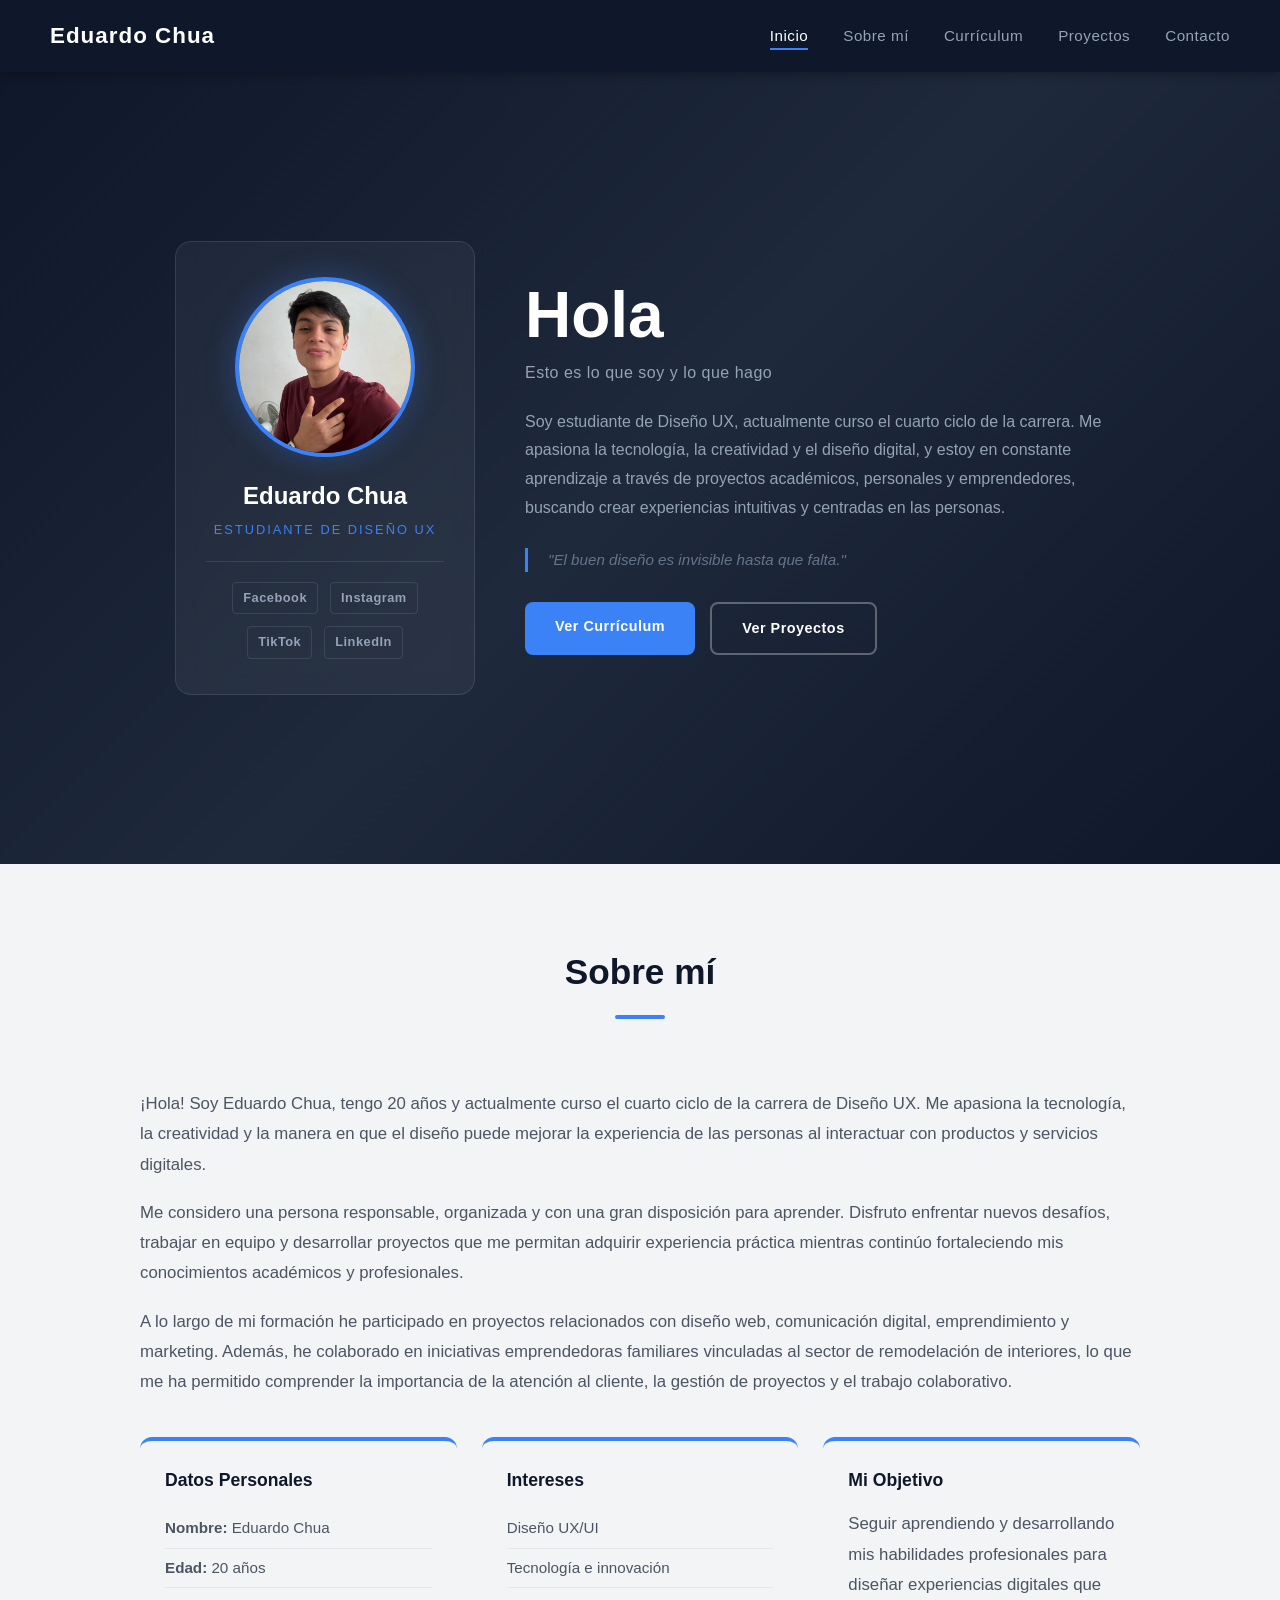
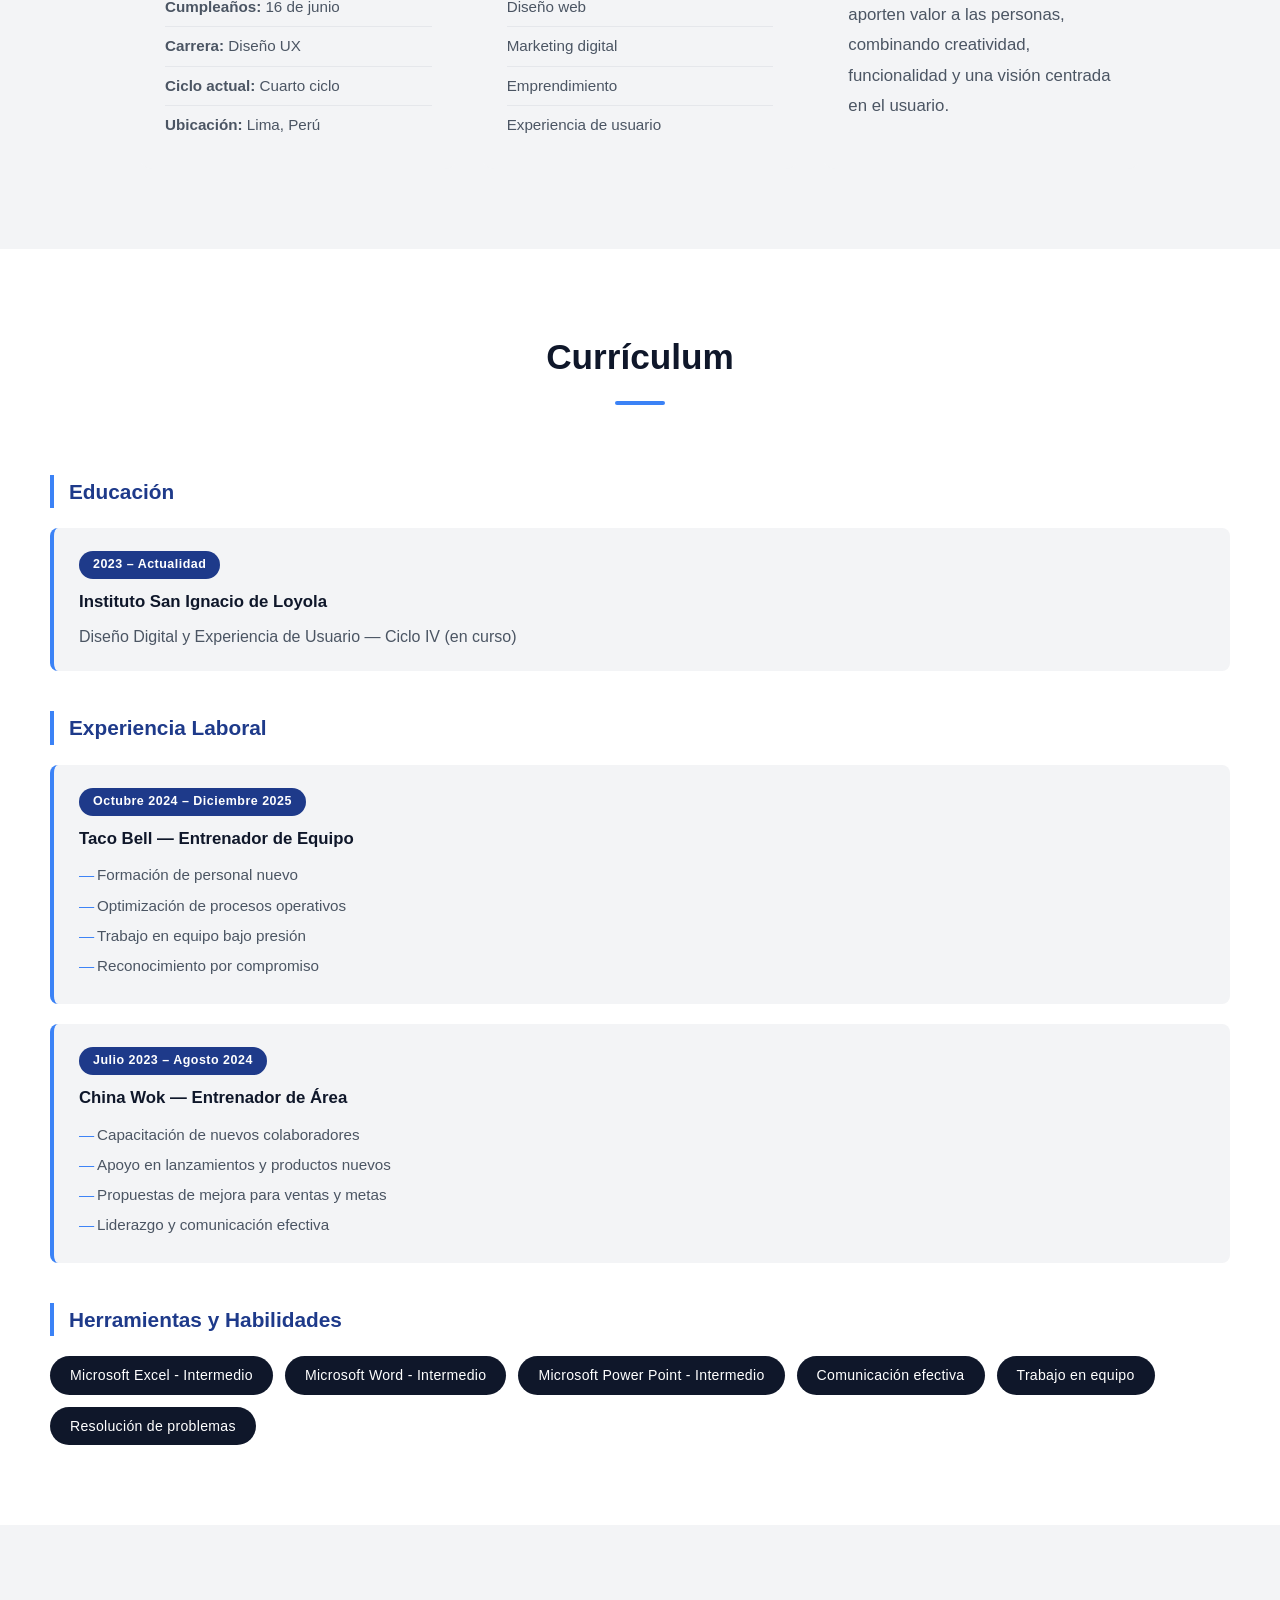
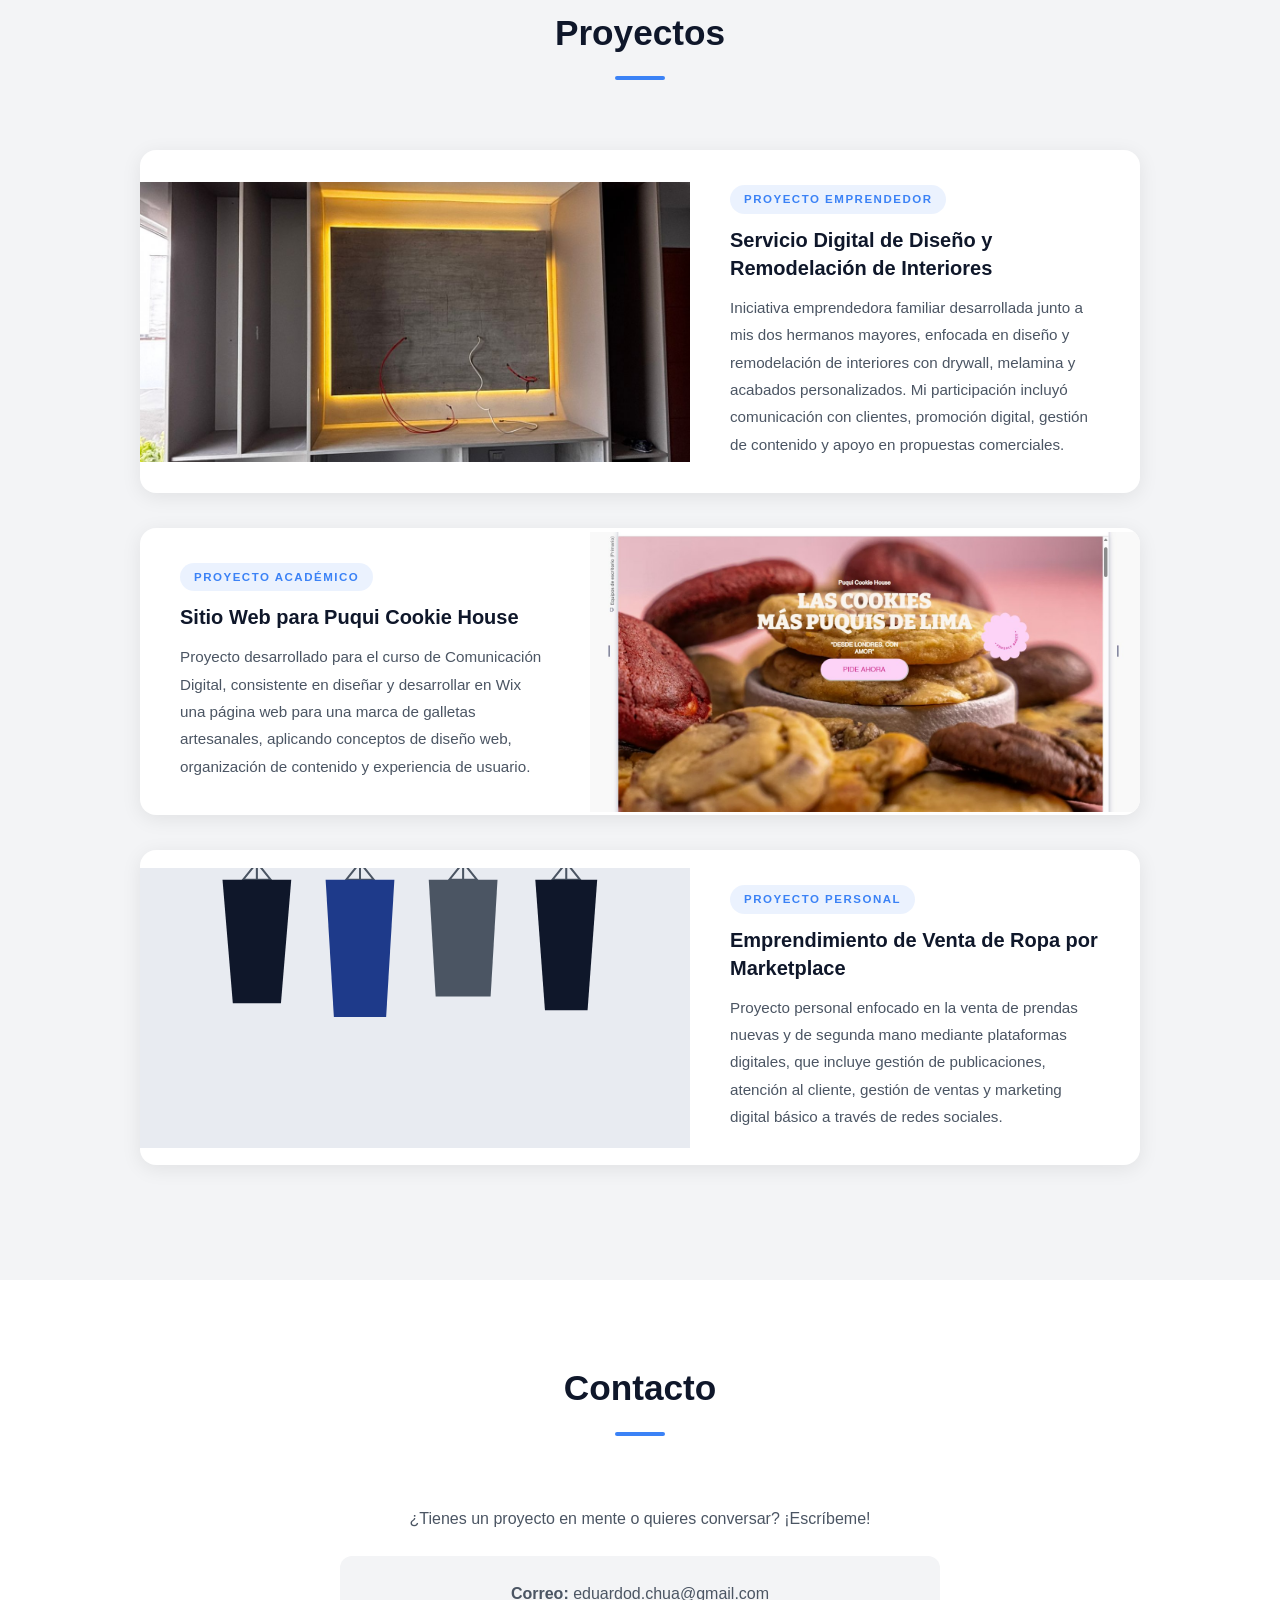
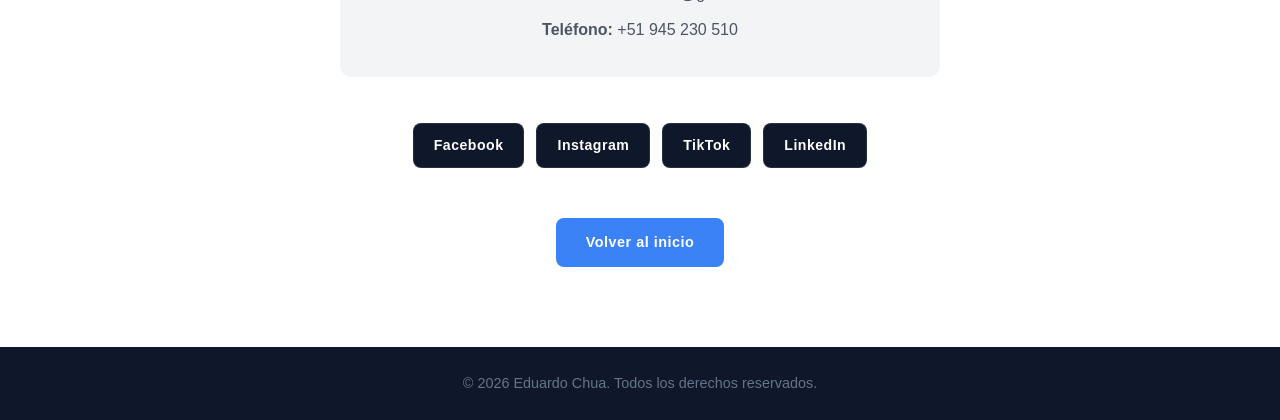
==== index.html @ b0b81eed "PA4 - Portafolio Eduardo Chua" ====
<!DOCTYPE html>
<html lang="es">
<head>
  <meta charset="UTF-8">
  <meta name="viewport" content="width=device-width, initial-scale=1.0">
  <title>Eduardo Chua | Portafolio</title>
  <link rel="stylesheet" href="css/style.css">
</head>
<body>
  <header>
    <div class="logo">Eduardo Chua</div>
    <nav>
      <ul class="navbar">
        <li><a href="index.html" class="active">Inicio</a></li>
        <li><a href="pages/sobre-mi.html">Sobre mí</a></li>
        <li><a href="pages/curriculum.html">Currículum</a></li>
        <li><a href="#proyectos">Proyectos</a></li>
        <li><a href="#contacto">Contacto</a></li>
      </ul>
    </nav>
  </header>

  <main>
    <section id="inicio" class="hero">
      <div class="hero-card">
        <img src="img/foto.jpg" alt="Eduardo Chua" class="profile-photo">
        <h2 class="profile-name">Eduardo Chua</h2>
        <p class="profile-role">ESTUDIANTE DE DISEÑO UX</p>
        <div class="social-icons">
          <a href="https://www.facebook.com/" target="_blank">Facebook</a>
          <a href="https://www.instagram.com/" target="_blank">Instagram</a>
          <a href="https://www.tiktok.com/@md.construcciones2" target="_blank">TikTok</a>
          <a href="https://www.linkedin.com/in/eduardo-chua-13b8753a2/" target="_blank">LinkedIn</a>
        </div>
      </div>

      <div class="hero-content">
        <h1>Hola</h1>
        <p class="subtitle">Esto es lo que soy y lo que hago</p>
        <p>
          Soy estudiante de Diseño UX, actualmente curso el cuarto ciclo de la carrera.
          Me apasiona la tecnología, la creatividad y el diseño digital, y estoy en
          constante aprendizaje a través de proyectos académicos, personales y
          emprendedores, buscando crear experiencias intuitivas y centradas en las
          personas.
        </p>
        <blockquote>
          "El buen diseño es invisible hasta que falta."
        </blockquote>
        <div class="hero-buttons">
          <a href="#curriculum" class="btn btn-primary">Ver Currículum</a>
          <a href="#proyectos" class="btn btn-secondary">Ver Proyectos</a>
        </div>
      </div>
    </section>

    <section id="sobre-mi" class="section">
      <h2 class="section-title">Sobre mí</h2>
      <div class="about-content">
        <p>
          ¡Hola! Soy Eduardo Chua, tengo 20 años y actualmente curso el cuarto
          ciclo de la carrera de Diseño UX. Me apasiona la tecnología, la
          creatividad y la manera en que el diseño puede mejorar la
          experiencia de las personas al interactuar con productos y
          servicios digitales.
        </p>
        <p>
          Me considero una persona responsable, organizada y con una gran
          disposición para aprender. Disfruto enfrentar nuevos desafíos,
          trabajar en equipo y desarrollar proyectos que me permitan adquirir
          experiencia práctica mientras continúo fortaleciendo mis
          conocimientos académicos y profesionales.
        </p>
        <p>
          A lo largo de mi formación he participado en proyectos relacionados
          con diseño web, comunicación digital, emprendimiento y marketing.
          Además, he colaborado en iniciativas emprendedoras familiares
          vinculadas al sector de remodelación de interiores, lo que me ha
          permitido comprender la importancia de la atención al cliente, la
          gestión de proyectos y el trabajo colaborativo.
        </p>

        <div class="info-grid">
          <div class="info-card">
            <h3>Datos Personales</h3>
            <ul>
              <li><strong>Nombre:</strong> Eduardo Chua</li>
              <li><strong>Edad:</strong> 20 años</li>
              <li><strong>Cumpleaños:</strong> 16 de junio</li>
              <li><strong>Carrera:</strong> Diseño UX</li>
              <li><strong>Ciclo actual:</strong> Cuarto ciclo</li>
              <li><strong>Ubicación:</strong> Lima, Perú</li>
            </ul>
          </div>
          <div class="info-card">
            <h3>Intereses</h3>
            <ul>
              <li>Diseño UX/UI</li>
              <li>Tecnología e innovación</li>
              <li>Diseño web</li>
              <li>Marketing digital</li>
              <li>Emprendimiento</li>
              <li>Experiencia de usuario</li>
            </ul>
          </div>
          <div class="info-card">
            <h3>Mi Objetivo</h3>
            <p>
              Seguir aprendiendo y desarrollando mis habilidades profesionales
              para diseñar experiencias digitales que aporten valor a las
              personas, combinando creatividad, funcionalidad y una visión
              centrada en el usuario.
            </p>
          </div>
        </div>
      </div>
    </section>

    <section id="curriculum" class="section section-alt">
      <h2 class="section-title">Currículum</h2>

      <h3 class="subsection-title">Educación</h3>
      <div class="timeline">
        <div class="timeline-item">
          <span class="timeline-date">2023 – Actualidad</span>
          <h4>Instituto San Ignacio de Loyola</h4>
          <p>Diseño Digital y Experiencia de Usuario — Ciclo IV (en curso)</p>
        </div>
      </div>

      <h3 class="subsection-title">Experiencia Laboral</h3>
      <div class="timeline">
        <div class="timeline-item">
          <span class="timeline-date">Octubre 2024 – Diciembre 2025</span>
          <h4>Taco Bell — Entrenador de Equipo</h4>
          <ul>
            <li>Formación de personal nuevo</li>
            <li>Optimización de procesos operativos</li>
            <li>Trabajo en equipo bajo presión</li>
            <li>Reconocimiento por compromiso</li>
          </ul>
        </div>
        <div class="timeline-item">
          <span class="timeline-date">Julio 2023 – Agosto 2024</span>
          <h4>China Wok — Entrenador de Área</h4>
          <ul>
            <li>Capacitación de nuevos colaboradores</li>
            <li>Apoyo en lanzamientos y productos nuevos</li>
            <li>Propuestas de mejora para ventas y metas</li>
            <li>Liderazgo y comunicación efectiva</li>
          </ul>
        </div>
      </div>

      <h3 class="subsection-title">Herramientas y Habilidades</h3>
      <div class="skills-grid">
        <span class="skill-tag">Microsoft Excel - Intermedio</span>
        <span class="skill-tag">Microsoft Word - Intermedio</span>
        <span class="skill-tag">Microsoft Power Point - Intermedio</span>
        <span class="skill-tag">Comunicación efectiva</span>
        <span class="skill-tag">Trabajo en equipo</span>
        <span class="skill-tag">Resolución de problemas</span>
      </div>
    </section>

    <section id="proyectos" class="section">
      <h2 class="section-title">Proyectos</h2>

      <div class="project-card">
        <div class="project-image">
          <img src="[data-uri]" alt="Servicio de Diseño y Remodelación de Interiores">
        </div>
        <div class="project-info">
          <span class="project-tag">Proyecto emprendedor</span>
          <h3>Servicio Digital de Diseño y Remodelación de Interiores</h3>
          <p>
            Iniciativa emprendedora familiar desarrollada junto a mis dos
            hermanos mayores, enfocada en diseño y remodelación de interiores
            con drywall, melamina y acabados personalizados. Mi participación
            incluyó comunicación con clientes, promoción digital, gestión de
            contenido y apoyo en propuestas comerciales.
          </p>
        </div>
      </div>

      <div class="project-card reverse">
        <div class="project-image">
          <img src="[data-uri]" alt="Sitio Web para Puqui Cookie House">
        </div>
        <div class="project-info">
          <span class="project-tag">Proyecto académico</span>
          <h3>Sitio Web para Puqui Cookie House</h3>
          <p>
            Proyecto desarrollado para el curso de Comunicación Digital,
            consistente en diseñar y desarrollar en Wix una página web para
            una marca de galletas artesanales, aplicando conceptos de diseño
            web, organización de contenido y experiencia de usuario.
          </p>
        </div>
      </div>

      <div class="project-card">
        <div class="project-image">
          <img src="[data-uri]" alt="Emprendimiento de Venta de Ropa por Marketplace">
        </div>
        <div class="project-info">
          <span class="project-tag">Proyecto personal</span>
          <h3>Emprendimiento de Venta de Ropa por Marketplace</h3>
          <p>
            Proyecto personal enfocado en la venta de prendas nuevas y de
            segunda mano mediante plataformas digitales, que incluye gestión
            de publicaciones, atención al cliente, gestión de ventas y
            marketing digital básico a través de redes sociales.
          </p>
        </div>
      </div>
    </section>

    <section id="contacto" class="section section-alt">
      <h2 class="section-title">Contacto</h2>
      <div class="contact-content">
        <p>¿Tienes un proyecto en mente o quieres conversar? ¡Escríbeme!</p>
        <div class="contact-info">
          <p><strong>Correo:</strong> eduardod.chua@gmail.com</p>
          <p><strong>Teléfono:</strong> +51 945 230 510</p>
        </div>
        <div class="social-icons contact-socials">
          <a href="https://www.facebook.com/" target="_blank">Facebook</a>
          <a href="https://www.instagram.com/" target="_blank">Instagram</a>
          <a href="https://www.tiktok.com/@md.construcciones2" target="_blank">TikTok</a>
          <a href="https://www.linkedin.com/in/eduardo-chua-13b8753a2/" target="_blank">LinkedIn</a>
        </div>
        <a href="#inicio" class="btn btn-primary back-to-top">Volver al inicio</a>
      </div>
    </section>

  <footer>
    <p>&copy; 2026 Eduardo Chua. Todos los derechos reservados.</p>
  </footer>
</body>
</html>
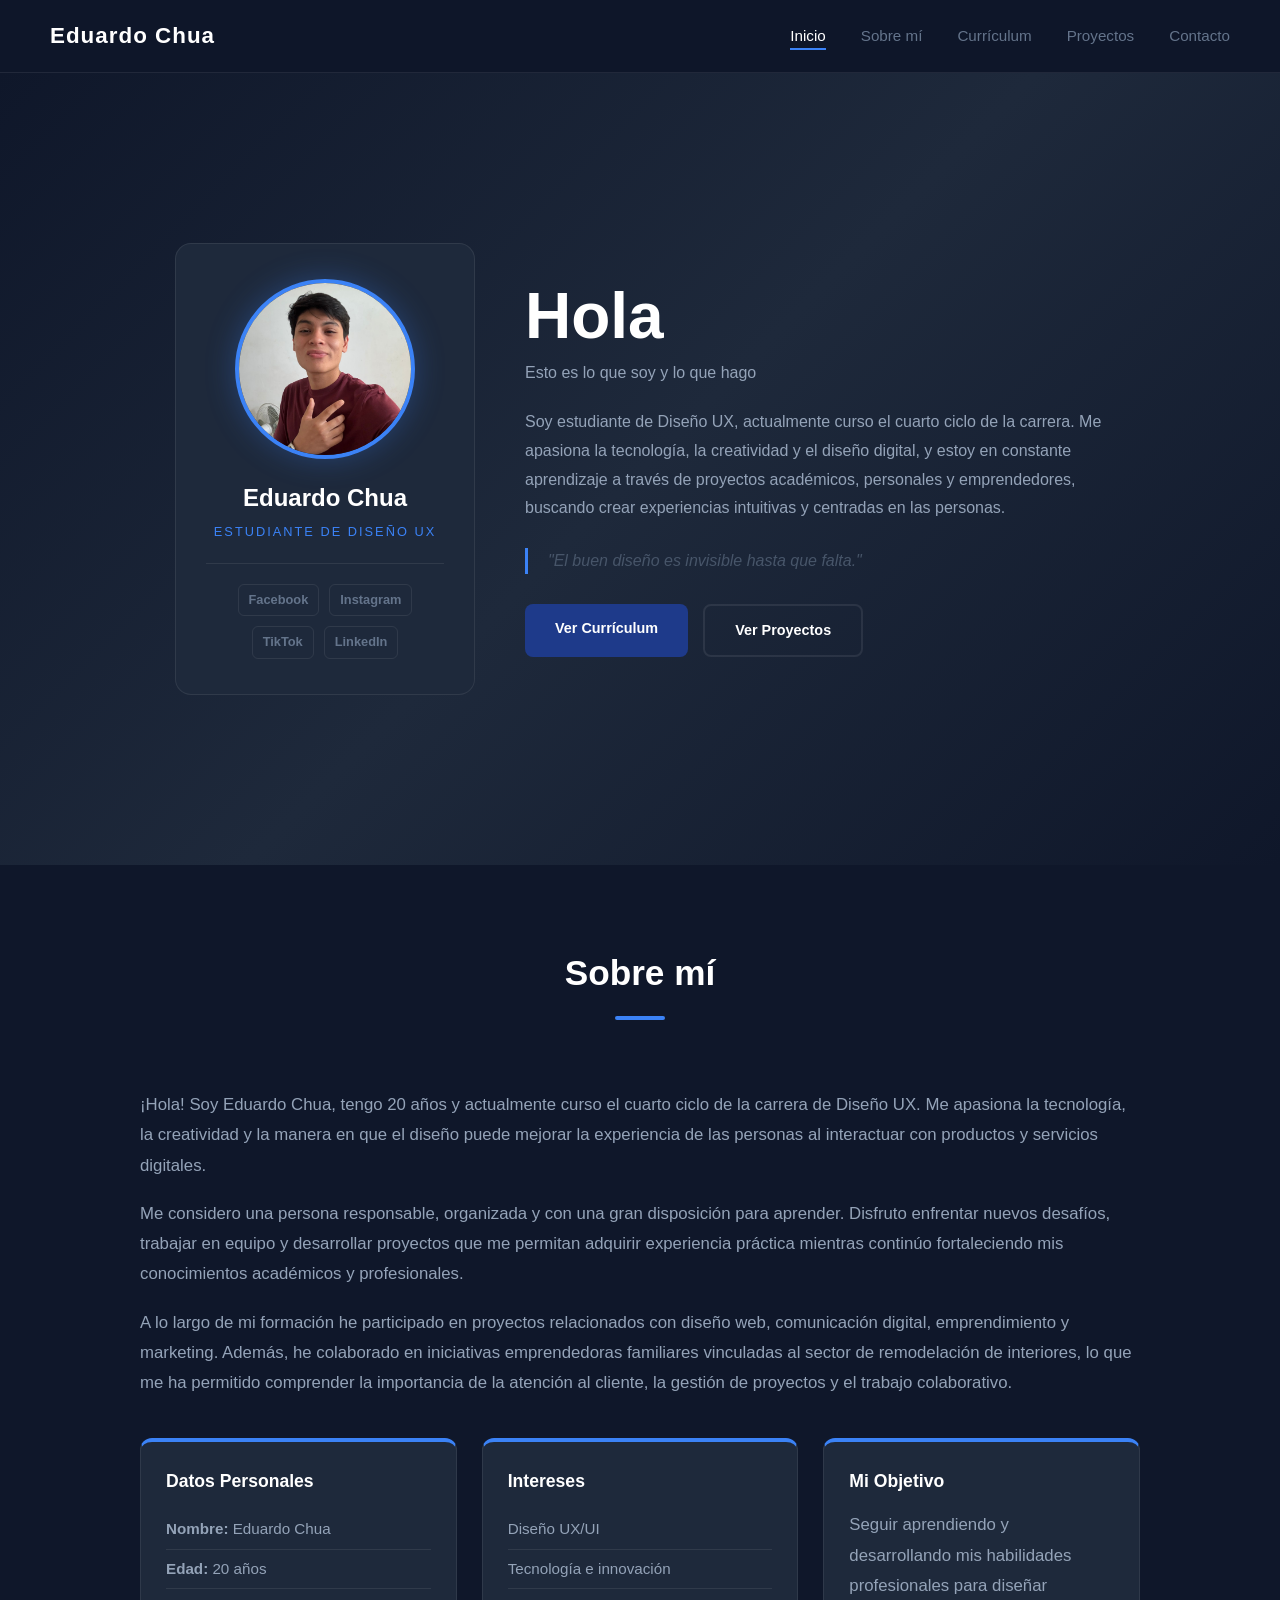
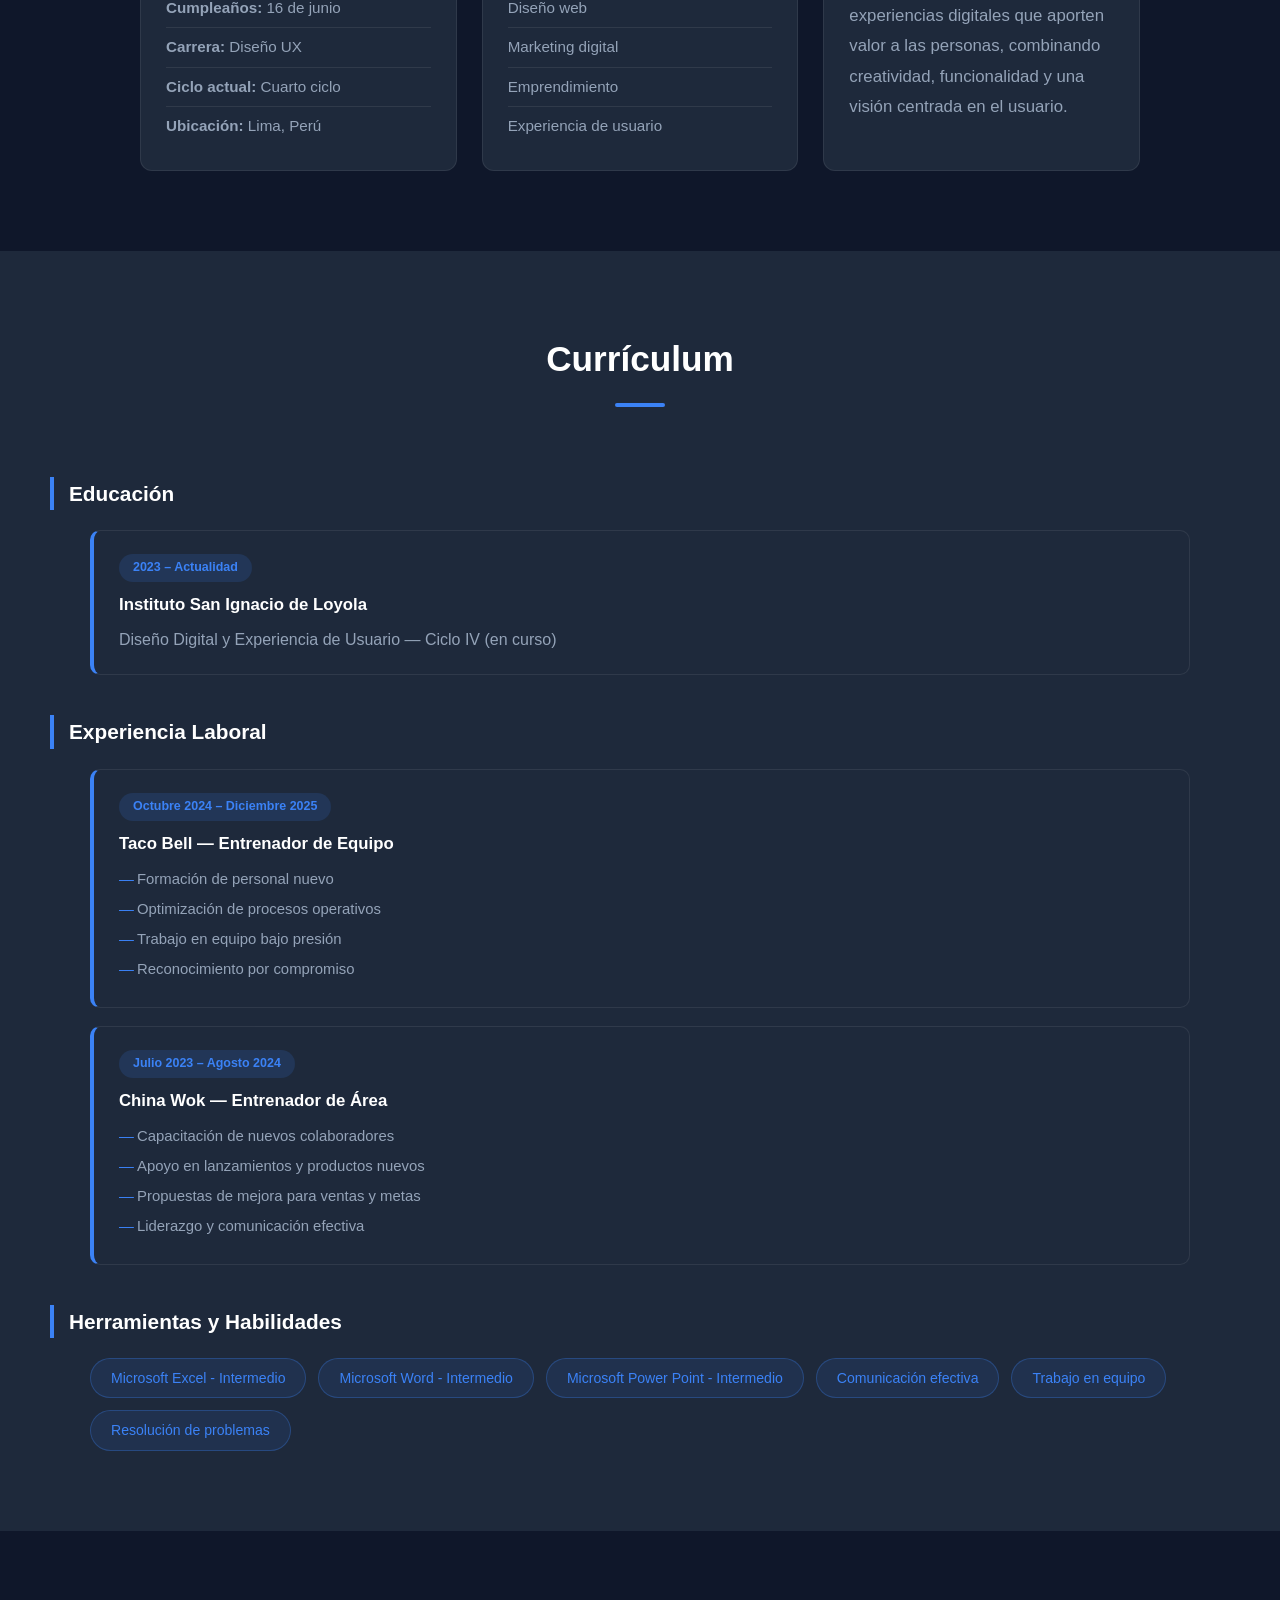
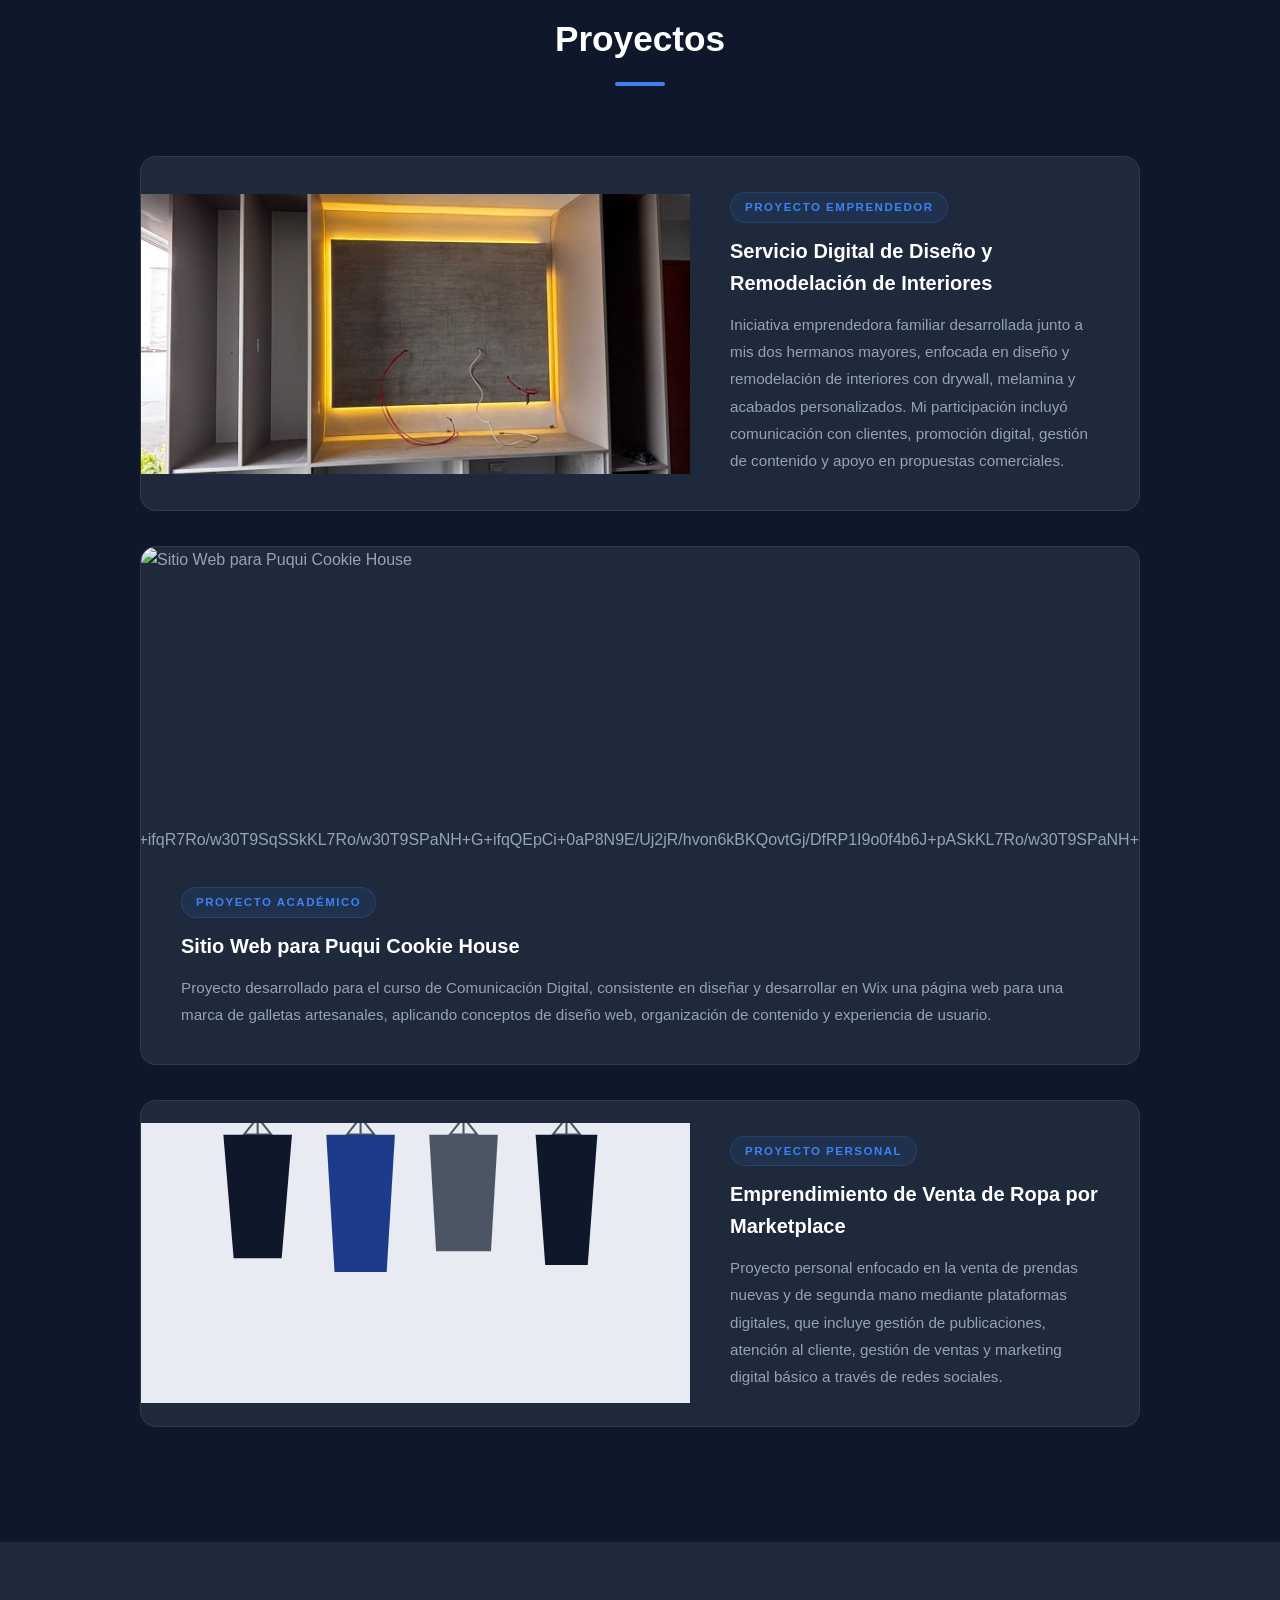
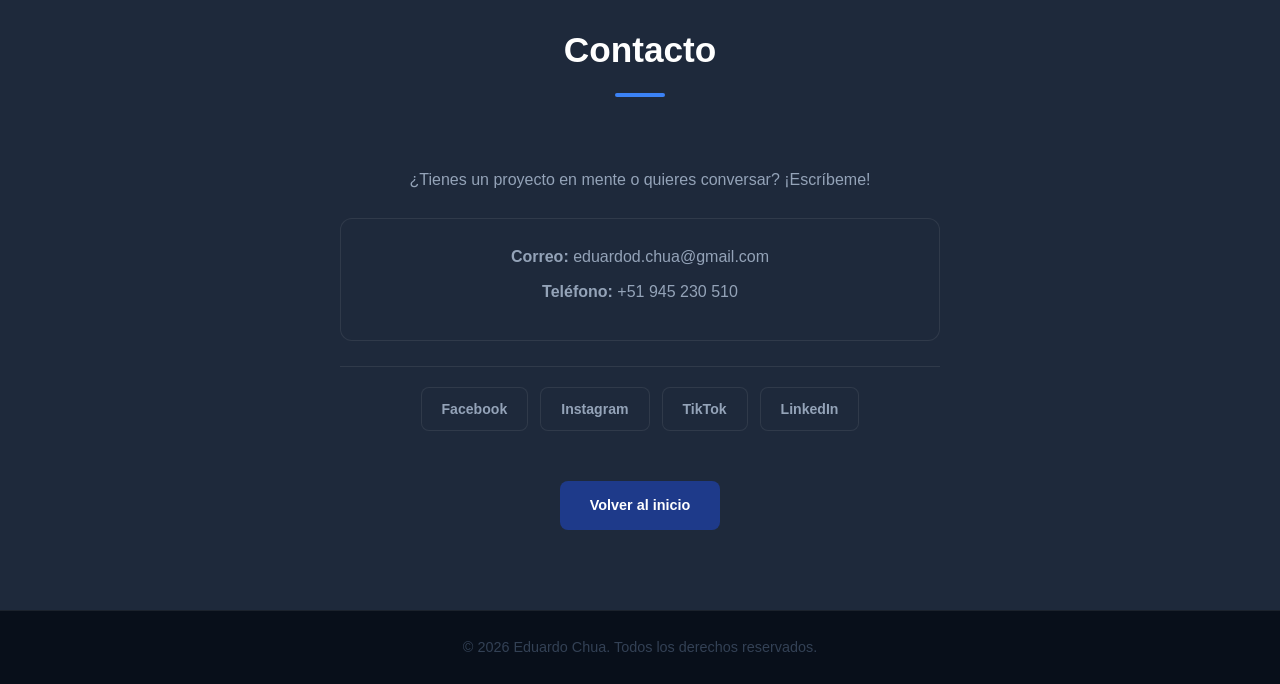
==== commit 147766c0: "Agregar imagen correcta al proyecto de ropa" ====
--- a/index.html
+++ b/index.html
@@ -185,8 +185,8 @@
 
       <div class="project-card reverse">
         <div class="project-image">
-          <img src="[data-uri]" alt="Sitio Web para Puqui Cookie House">
-        </div>
+          <img src="G+ifqQEpCi+0aP8N9E/Uj2jR/hvon6kBKQovtGj/DfRP1I9o0f4b6J+pASkKL7Ro/w30T9SPaNH+G+ifqQEpCi+0aP8N9E/Uj2jR/hvon6kBKQovtGj/DfRP1I9o0f4b6J+pASkKL7Ro/w30T9SPaNH+G+ifqQEpCi+0aP8N9E/Uj2jR/hvon6kBKQovtGj/DfRP1I9o0f4b6J+pASkKL7Ro/w30T9SPaNH+G+ifqQEpCi+0aP8N9E/Uj2jR/hvon6kBKQovtGj/DfRP1I9o0f4b6J+pASkKL7Ro/w30T9SPaNH+G+ifqQEpCi+0aP8N9E/Uj2jR/hvon6kBKQovtGj/DfRP1I9o0f4b6J+pASkKL7Ro/w30T9SPaNH+G+ifqQEpCi+0aP8N9E/Uj2jR/hvon6kBKQovtGj/DfRP1I9o0f4b6J+pASkKL7Ro/w30T9SPaNH+G+ifqQEpCi+0aP8N9E/Uj2jR/hvon6kBKQovtGj/DfRP1I9o0f4b6J+pASkKL7Ro/w30T9SPaNH+G+ifqQEpCi+0aP8N9E/Uj2jR/hvon6kBKQovtGj/DfRP1I9o0f4b6J+pASkKL7Ro/w30T9SPaNH+G+ifqQEpCi+0aP8N9E/Uj2jR/hvon6kBKQovtGj/DfRP1I9o0f4b6J+pASkKL7Ro/w30T9SPaNH+G+ifqQEpCi+0aP8N9E/Uj2jR/hvon6kBKQovtGj/DfRP1I9o0f4b6J+pASkKL7Ro/w30T9SPaNH+G+ifqQEpCi+0aP8N9E/Uj2jR/hvon6kBKQovtGj/DfRP1I9o0f4b6J+pASkKL7Ro/w30T9SPaNH+G+ifqQEpCi+0aP8N9E/Uj2jR/hvon6kBKQovtGj/DfRP1I9o0f4b6J+pASkKL7Ro/w30T9SPaNH+G+ifqQEpCi+0aP8N9E/Uj2jR/hvon6kBKQovtGj/DfRP1I9o0f4b6J+pASkKL7Ro/w30T9SPaNH+G+ifqQEpCi+0aP8N9E/Uj2jR/hvon6kBKQovtGj/DfRP1I9o0f4b6J+pASkKL7Ro/w30T9SPaNH+G+ifqQEpCi+0aP8N9E/Uj2jR/hvon6kBKQovtGj/DfRP1I9o0f4b6J+pASkKL7Ro/w30T9SPaNH+G+ifqQEpCi+0aP8N9E/Uj2jR/hvon6kBKQovtGj/DfRP1I9o0f4b6J+pASkKL7Ro/w30T9SPaNH+G+ifqQEpCi+0aP8N9E/Uj2jR/hvon6kBKQovtGj/DfRP1I9o0f4b6J+pASkKL7Ro/w30T9SPaNH+G+ifqQEpCi+0aP8N9E/Uj2jR/hvon6kBKQovtGj/DfRP1I9o0f4b6J+pASkKL7Ro/w30T9SPaNH+G+ifqQEpCi+0aP8N9E/Uj2jR/hvon6kBKQovtGj/DfRP1I9o0f4b6J+pASkKL7Ro/w30T9SPaNH+G+ifqQEpCi+0aP8N9E/Uj2jR/hvon6kBKQovtGj/DfRP1I9o0f4b6J+pASkKL7Ro/w30T9SPaNH+G+ifqQEpCi+0aP8N9E/Uj2jR/hvon6kBKQovtGj/DfRP1I9o0f4b6J+pASkKL7Ro/w30T9SPaNH+G+ifqQEpCi+0aP8N9E/Uj2jR/hvon6kBKQovtGj/DfRP1I9o0f4b6J+pASkKL7Ro/w30T9SPaNH+G+ifqQEpCi+0aP8N9E/Uj2jR/hvon6kBKQovtGj/DfRP1I9o0f4b6J+pASkKL7Ro/w30T9SPaNH+G+ifqQEpCi+0aP8N9E/Uj2jR/hvon6kBKQovtGj/DfRP1I9o0f4b6J+pASkKL7Ro/w30T9SPaNH+G+ifqQEpCi+0aP8N9E/Uj2jR/hvon6kBKQovtGj/DfRP1I9o0f4b6J+pASlQ1P3aqPyf2QrT2jR/hvon6lTyysku88kbtTXacH8kK0QWkPuhOBNQHYJ0KoOoQhACEIQAhCEAIQhACEIQAhCEAIQhAQrzR+vUfYurqujjB1SOpn6HvaBu3VjLR5tIdtsQsPao2urLbVMpr7bKSvcBQ1ZvstS5/dLwJoZHOYNTQcHvkdWlb6rdVN7L1aKGRpf9u7R5bpZg5LcNOTnG23jusRwhaZ5K+lvEVqtot7g59O+O91c7YQ4EZjp5IwyM74IGnAJHkpQNRcjhpWQuDnPqXaiSG7NBPIf+SVrLn7h+CyNV/th/wAVE/[base64]/ADvzqDPcurvzqrbLqJoKit8x86iSV+Obm/Os5U3NuNnfnUKa6DqFFl1E08txA++Hzpo3EH7/APOshPdzyzj5VGN3dnnj5VFjabZ1xA+//Ok+0xnGr86xRu+Obkk3jfYlLFG69fb/AD/zoNwb/P8AzrDC8+a6bx/lFRuLI3LLgM7PTwrz/OCwDLyM7lS4rqD98PnU7idpuobjjmVJjuDXeIWHiuP+VhSo7iP5yjcQ4m1ZV9cfOnoq0DksfDXh3NylxVvIZ/[base64]/shaxPFZb0x7qfHJR6XkFIHJVZJ1CEIAQhCAEIQgBCEIAQhCAEIQgBCEIBMh0xudpLsAnSPHyXkXB8lDFxfQyMs/B9DLUyB0cNJb9FY1kkDn6w/XuA4OY52gbg8l67ISGOIIBAOCeSwHBNznuVVRVNXeOKZ6iVhL4pbS2OiJwc6ZRABo8WntNxjc5Uog1Fz90/BZGq/wBsP+K11z9w/BZGq/2w/wCKT+Kduh+Vfq/[base64]/ffOslVXIudgPKjOq5H7d5ZuRpGJqJ7mPBwPyKHLcnnZp+ZUjHuce8SpMTTnks3NmqiSXVMp8U26Z4GQSlhhI5Lj4zhNxDQxJUzY5pn1mT+cfnTszMAqG/[base64]/oVP/wAek/YYvCCva/Q5cqW0ejWuuVa8tp4KuRzyBknusAA8ycD5VaPU49f8kemrOV33dqPyf2QqHhX0o2+9XyO2T26Wi7d2iCQyh4c7wBGBjPLx3V9Xfd2o/J/ZC1ieIy1pPdCkjko1J7oUkclVknUIQgBCEIAQhCAEIQgBCEIAQhCAEIQgI9ZLJEIwylknbI/RIWuaBG3By46iMjw2yd+Sw/BdPdIKqkZH/dWbUGkxGqqbdJTaCDpwYsyFvLTg9PBaziO5T22jhNJSMqqqpnZTwRSTGJhc7O7nhri0AAnIaTtyWf4Ds1tZSNrKZtzpJqWeaCSkN5qKinjka5zXBrXODXNzuMtHMbAqUC7ufuH4LI1X+2H/ABWuufuH4LI1X+2H/FJ/FOzQ/[base64]/[base64]/ykp3LwSHZ8kIOEriHc1zKA4V6TY//ANA73/x5v7cK81JXpVi//QO9/wDHm/twq0epx6/5IyHBf/pjZP8AlCD/ALRq97rvu7Ufk/sheCcF/wDpjZP+UIP+0ave677u1H5P7IWsTxGWtJ7oUkclGpPdCkjkqsk6hCEAIQhACEIQAhCEAIQhACEIQAhCEBS8YW11ztbIWUQrDHM2Xs/XZKV+2d2SR7hwzsNgeRI5rNWK0Poa9stq4Svlvk7UvfJcr858B1Z1O0Mnl1u3J7zRk+I5reyPEcbnuzhoJOBkrFWXiy81dRaKivtNvgtd7cW0L4K0yTs7jpG9owsDd2tOdLjpO2/NSgX1z9w/BZGq/wBsP+K11z9w/BZKpH98O+KT+Kdmh+Vfq/[base64]/pKLNxBANzLg/wCcq72SsTNy6viHN2E2+6RD75ecVHE0DCQJCR5FQJuKoc7yEKHOjZYL8D1E3eIHn+dc9rx+H615JLxUwOOl+Qmjxc0ffBO8+st72fgewe12f+Sui7R494Lx9vFrTzkCdbxUw/fhR3n1j3s/FHrzLrGfvgn23KI/fLyGLidhP+ECnU3EkZ5yfnU7/rD01HqzKyN3jlOsma7xXndFf4j/AOs/OrmjvLHYw8H5VKmYSw0a/KUFTUdzY8AE4VnFUMeNiFomZuLQ+uHkgEHkhSQJK4lFq5hAcKAu4QgOFcK6VwoBKSUpJKEnD5JPglJJBQkSU1O/SE6/[base64]/[base64]/wD0Dvf/AB5v7cK8wc5em8OnPoBvZ/8Af2/twq0epx6/5IyfBf8A6Y2T/lCD/tGr3uu+7tR+T+yF4JwX/wCmNk/5Qg/7Rq97rvu7Ufk/shaxPEZa0nuhSRyUak90KSOSqyTqEIQAhCEAIQhACEIQAhCEAIQhACEIQES4mvAgNAKY4lHb9tq/weDnTj77ljO3Nefej+0Odd4+Iqa2cIRRVQeZJaKOVtQ0nOpoa7ZjtQ7wwORzuvSZTiJ50F+Gk6R995Lx3gWSzs4jstdR0vBL6q4ukD6K22qOGst32txJMgcXd0jQ7U1u7vDkZRB6Zc/cPwWSqf8ADu+K1tz9w/BZOo/w7vik/inZoflH6v7DZXMJS4eSxPVOLmF1CASRuuYSjzXEBzCF1cKEoQ7mjwQ7mjwQk54I2QeS4gArhO66uO+CAMhJKCVw8kBxd8Fxd8ECOIyg8lxCyOFcXSklCToKCgFc2QHVw80bIx8yAAlBcAB5HK6EB1GEBKA2QCcI36LpODuQE2+ojaMl4UWgOAHoukHCrai5xR/+sGVWVF/a0nfA+KhyLKDZo+0azOops1MTd8rHVXEAOcSYHxVRWcSxNJDp8noCquVG0cFnoEtyiadiPnTPtePr+deWVnFcLM4cT8qgf3YtLuZHxKq8i8zVaVnr093jDc6sKBUXxg++/OvLKnixzm4Zlx8iqW48S1rshjS35Vm80V4mkdG+tHrNZxBGP/WAKhunFMTQftuflwvK57xWzHD5XfOmTJJJuXOPxKo8y8DaGl8zZXDivJIjd8yp6m/1cxyHHHmqM5HNJEzWuwVk8rZ0x00UWpudYfvgEh1fVPGHPUQOaeW6WATyCpvka91FeA4ZXu96Rybe3V98751xzizmiJ4edzhVcmW7tDMkZDuoTbttlYCMO5HKZmiwdwm4baIRefAIY9+dlLjhDjspAoXFpICncHFFcJ3g8/zpbKyZrsNcR8q7NQyB5SG0coOQMqdw2osqS7VMQA1/nVxQcSSxkBzj86zLqaTHJJ7KQYwCCim0UeKL8D1Wy8RawNUgwtdbLw1wGJB868Mopp4sEZBWktN6kicA8kLaGXzOTLp/[base64]/DkLwZcQSnKn00mcKmp3jZToJAMbqrRvGRaGQAbpDphjGFEdKOqQ6YDoq0abiZ2gIXWP3wCoAnS45u8oolOy/[base64]/8A6A3v/j7f24V5iQV6dw6MegG9/wDH2/twq0epxa/5EyfBf/pjZP8AlCD/ALRq97rvu7Ufk/sheCcF/wDpjZP+UIP+0ave677u1H5P7IWsTwmWtJ7oUkclGpPdCkjkqsk6hCEAIQhACEIQAhCEAIQhACEIQAhCEBWcSVklJbS2mrqGjrahwhpH1mTG6U8m4BBJIB2BXnnAN2mrLxboanjbgqqrSzNVDa2g1dY5sbhpe/tDqAPeJDfvfAL1OXHZuJIGATk+HmsFwbcuJYYrLBdbtZK6grA5lNUMZUdvUBrXOb3njSXYGcnGoAkKUDT3P3D8FlKj/Du+K1dz9w/BZSo/w7vik/[base64]/[base64]/uLmvZsNyFHRmc35Gdpomslw4ZV1BCx0Z8FV6cVA2Ocq4p2nu4HJXZnuZEqKPByN/kXKamBBBaAVbOZlucJuOHDg7l5KENzITrfkZx+ZR3W45zhaqni7RuMBE9Jp8M/[base64]/[base64]/[base64]/Hm/twrzctXpNi29Al7/wCPN/bhV4vk4O0V+5+0yHBf/pjZP+UIP+0ave677u1H5P7IXgnBf/pjZP8AlCD/ALRq97rvu7Ufk/[base64]/V/YbXF1CxPVOHkklLXMIBCEohcwgOJLhlLwkkboBDhsuYSn8kkZQCSMIC64FA5ISgKSulJKEg5JSkY+dAJXDzXevkjCBHFwjou4SZJWMaSfBCTrQeqHlrfeOFV1d1jYDj9apq6/AbatI+KhyLqDZp5aiGMZLwq6su8DAQ0rG1/EMTGnMv51mLxxZDECA8Z+OSqOXmaxxN9Dd3C+NAdmQAfFZa78UQRA/[base64]/LzISVLhjY8Yed0oy3OxFDg8zsFYxxRvYHbBQpohHuzl5JPrQjj3PyqGi8ZEyanjcMYyoDqdzCXbYCair9U5aHEhPTyksODyUFnKx2Ks08yEiabXywqeWpe2U4JwnoqrXHh2xSiFIso6gQHOrdKdPFUjD/eVDNO5nJ2yapaw9vgO5qHEtHKro0UUbYGlzHY3SpboAMF+48MqpqKhxjJD/[base64]/kprCHK5VoSQjCcc1cwobCQ0QuFOFcPwUWTQ1hGE5864QlkpDRC5gJwhJLUsmhGFwjdOYXCEsUN4SSE6uYSxQ1hcITpC4Qlihghc0lPELmEsUM6VzT5J0hGEsUMlu/JcLfJPEJBafBLCQ0WpJantJ6Lhb5JZO0Z0oLU7pXCPJLG0YLfJcLU9pK4RtySw4kct8lzSn9PkuFiWRtI5auEbJ4sPRc7MpZG0jlmVzRhSNB6JJaUsbBjSkuanywrmg+SEbSPpSHNKlaD0CS5hPRLI2EXSuFikFi4WKbDgRixejWSNzvQPe2saXH1wOwN9g6Ek/MFgCwr2v0IxMk4JqYpWNkjfWSNc1wyHAsZkEeIWmN8nm9qRrB9p5FwOxz+M7K1jS4ivhOB0DwT+YL3mu+7tR+T+yFIs3CfDtnrnVtttcMFQ4Ea9TnFueenJOn5MKPXfd2o/J/ZC6YnzTLWk90KSOSjUnuhSRyVWSdQhCAEIQgBCEIAQhCAEIQgBCEIAQhCATI9scbpHnDWgknyCxfD/GlPcq2MusctE2uqGQwTOexzpGuhMsb3hvLLQdskjbOFpeIZbtDbXSWaGhmqWnJbWSvZHowc7sa458sLy7gakFFerFf5OGLDQxXxzhBJTXKeZ8JdE540RPb2bMhuDoxjOFKIPSbn7h+Cys/+Gd8Vqrn7h+Cys/8AhnfFJ/FOzRfKP1f2G0LuFxYnq2BXF1cKAFxdQgEpLuaWUlw5IBDjsVzwSsc1w4wpoCHHvLi6feQVBKOIKFwoSJXMOzgJYAQXBm5wgBzdspqV7WcyotbXshG7skdFmLrfPe0OOPiquRpHG2aKruUMYIzus/dLydwx2keO6yd24jjja7Mp+KyV34lkfqZE4nI5qrlXU2jib6GmvnEUcQPf3+Kxl04mqJSRFloVLNVSTyZkcSfiutY1zsOXPPK/A7sWBR6iKq41c570rh8FCJc45cSVMmiYThm6jBo1Y35rFyb6nVGKQqJu++MKU1sZ8Aoz+6NiiN58Sqs0RJkgDm5aPkTJhkYdhgKTDIQAlk6veIKpdE0VlZ/gycYKrqNz+0IJ8VcXBmYzyOypGPMVRg+PJT1DdFlIXBoKdhdGYs5OpMkF8Oc8/[base64]/OpENa7qCobINa2pYACHYT7Li7GMhY8Vz9WP607647qqSZrGjS1VfiM94LP19bl3vKFVVh07k/OqasrcnYqlmtV1NVY6nNYCHeK9h4VqvtTO8vAOH6kmpbuea9g4VqvtTdyujFKkcOq6nr9uqAYm7qY6cY5hZe11I7IHUpjqsY95dKyo8qUOSznnG4yq2pnCi1FVvkFQJ6k/zljkypkxjQ7USjBJKqLjKCDgpVRUtJyXZVZXVDdJ3XDklZoiku8nvbr0dvCPDrLFwvLH6OqziCW6QNdV1ENbUMEJOMudg6RzJ3I5Lyy7TtLHHKu+PvSC6bhHhm28OXi50U1DSGKtEMr4QXYAAyCNXIrXTzjGLclfK/Gzn1EJzlFRddfP8CL6bvRTR2Vl1vVjuETbbT10NIKRxL3xvkDSRqzyGrx3VXW+gG9Udwqm1/E1jt9spmxB1wrJHRMfLIMtjaDzO4zuOfipvBXGXB8vAFfwlxvcLlRCS5MuDaqCIzGUtIJaeZBJHPz5rS8b+lf0Y8cQ3Hhi71d5o7VLLBU0tbBT5cJGNALHN3Phzx4+C9LHGCSrxr+iv8TmeTUJ7eaXjXsZ5/wAe+g27cJ8PXa8VN+oallsZA57Io3DX2pxsT0VrUeiCl4d4D4orLvBRXasp7TT19JVNqJoTTdpq2DB3Xnb77ZelemDi3gmmq7jwRxVV3G32+62yingrIIe1c0MJ7rgMnJAG+OqyXpA9MHAd04a4ntVqqK93r1lp6Gj7SmIy+MvyHHw2I3UzSSlX2fz/ABIx5c+TZa8m/V6P/kwHoi4R4XHAl/8ASPxlQTXW32qRsFNbmTGITynG7nDfG4Hz8+SkV9u4A9KVroaPgfh1nDPGstZ2QtzJZZaeaHxkLy3SzSNzsDseeygeiLjrhy3cJ3zgPjWCt9hXhzZBVUYDpaaUY72DzGw68uRW04b9KPo19GbbVa+C6SvvcJrDUXO5VVO2OUsLS3RHkA7bHGw25nKu1Fun049vj/nkMnexcmk91v1VXH1fjZjK30BcTlkT+Hb1YeJAKxtDVigqSTSTnmH6gO6OvPyVrZ/QTV01+t1RUXmxcSWunukNFe6e31T9dM5zgC12zTjfGQQfJayzelr0Z+jeKccFSXe9uu92FbX+sRdn2EWd2NyBk77c/MrlB6T/[base64]/4OrKeM1N/vVlNvrZnCCmoI5RcYS8uZ3nNJjOOe7T5qqjHar/xcfz6/z4Ld7qU3S/znp9XTn2teHkHoz4Tim9NFBwdxTQ9oxtW+nq4O0c3Ja133zSDjYHIK9M4O9CE/8qt1bxDwnKOEmioNGTVkDY/a92v18uvyrzfhn0hW2T0/M48ujJqagfXPnc0DXI1mktbkDmeWVpeBPSjb7b6ZbxxDdLrc32Gp9Z9Xj77wNZ7nczt/UqwrbG+tS/ov8R0Z3muW3yX9XdEG2+hO+XCGllfe7HbKy565LXbauocJ6hgJ32acbYxz88Jmf0P3mnuPCtvq7jTwVPEL5Iwx0bs0zmcw7r8i29u9Jfo0uc3DfFPENTdqW+cNwuiio4IdUdVgdw5xgfKQpVu9Lvo8vtVw9xDxPU3O23WxVM8sdLDT9oybtHHB1DwAPlyUqELS+v8Al/d+JR6nUq+PPw8ef5dOTIw+gjiLQWzX+yUtRNNLHb6eeRzX1fZkgkbYbnGQN/kTVi9CfEFwttLLWXqyWq41zXuoLdVVGJ6gN54AG35/kXo9m9N3AEccr5bteKemZLUOmtstIJ4q3W4ua5rnZMfP3ctG528UzZvTzwfNa7dV1FzvNlfbmPjdZ6WkjkZVNHuYkLSW7Y5OaoUIVy/8/wA//EQ9Tq+aX8v8/[base64]/NcMXmlgjaEgsUvs0gs+KWCNoQWbKT2fxSSz4pZBGLFzQpJZ8VzR8UsEYs3XOzUnR8Vzs8eGUskjGPzSTGfJTNHkkmPySyKIZYfJcMZUp0fkkFnkpJSIxj+CSY9lK7LIzhJMf+SpsbSKY17R6EhjhCYf8Avj/2WLx8xjovY/Qu3TwlKP8A3x/7LFpi+MeZ2uq0/wBqNss5Xfd2o/J/ZC0azld93aj8n9kLrifKMtaT3QpI5KNSe6FJHJVZJ1CEIAQhCAEIQgBCEIAQhCAEIQgBCEIBL3NYwvcQGtGST4Bef8PVPo/[base64]/kobJUWyVU1EcTNzv8Vn7redALWnf47qnvN5G+X4+VYbiDiWOLIa7B8iqNmsIcmgvN+0Mc6SXYeGVhL3xXJKSyE4PLbdZ283iqrXlustHl4qujIHxWE8iXCO+GFVyS6munmcXyyEk+ajOne/[base64]/dG2OuVIlDCCWtGFBb3QdA3wnIXPfhr/[base64]/[base64]/2uMqxp+Crg/BcHHPRuF6EVSJWRGeuVwr7lO2a4VtVWStYGNfPK6RwaOQBJ5eSj9m87hrvmXpNs4DmDWmSP51f0nAjdGewz8inciHlSR4oWPBxod8yV2E2M9k/HwXu9P6P4CcmEg+bVIfwNDG3eL6KjvIGT1K8j5+9XlJ2YfmXH00rRksdj4L3uPgiF7iexGP81Pf3CQvYW9ht/mp3kPMj3x9R88mFw5goAI8F7+/0e0x37Af9FUd49H0eHCOLB+ClTg+jLLUrxR5FCQeamscA3AWkn4CrY5sR5x8EHg24sGMZ/JRtGqypmdLkl57hWgk4UuLBkt/Mo8vDVeN8D4IXUkUBcQ1Ie/[base64]/[base64]/40/wDZatcL9I8rtj/pvtRr1nK77u1H5P7IWjWcrvu7Ufk/shdsT5NlrSe6FJHJRqT3QpI5KrJOoQhACEIQAhCEAIQhACEIQAhCEAIQhAJkcWRueGlxaCcDx8l5HwhWUNHfbZfzScGwuvrpGysoabsqqj7rnnXIXnXu3S/us7xHwXqlxiq5Ww+qVUdOGyh0wdB2naR4OWDcYJ2335cl5Nw9abDNxPS0VwobXK2oc8Ngm4Bkou1IaScSyDSMYz5481KIZ6TciCwkHIIWalH2x23itJcGtZFoY0Na1uAAMABZyQd8/FRkdRO3QfKv1f2GiEYTmFzC59x61CMLmClkLiWSkJxhBGV08lxLJ2iSMJJynDySTsOqNihsnquEBODfmFxzR4KLFDekJuV7YwS44AXKmdsLSSfkWYv13AJwcD4qLLqBJvN4jjB0kDAWKvd5DQ468fKoHEV7bExxc4ZXnd4vNRVvIY7Deqhyrlm0IX0LS/[base64]/B5YxuVMp5YwNXNZWW4dr3g7ACTDd3xkt3IVkjKckjSVVW3dpJIUEVzNRG5Cp569z9yT8FAlqnasg4U0c8sqXU00/ZSwuy0HKrz9qO2Mear6W5ERlrt0SVgIyVNMhZY9bLD1vBxkBOw1pY7YalQurGF2BlSI6pgGRnKOLCzp+Jduc6ZpyWqHJTkHVkZSaOtaP/[base64]/mVnbuBRgEQj5QuaWuxJGq3Hz1T8NXIjeJWVBwnWuO7HfI1fRDeCWtAOiPP+apFNwkWnk35Bhcsu0IvoaxbPBouDqjRktkz0wlN4XqGn3HD4r6Ih4UaW7pEnCLOg+ZYvXfUaqTPn+Phus+9Bx8FbcM8DVV5v8AQ2t8xpm1UzYjLo1aMnGcZGfnXsx4XZEMkNx/mp+2W0UVbFVU0rYp4nh8btIOCOWxVV2hG+URJya4IMv2K8cgweNiP9Wf/dUSb7EmB4wOPHt/1V/95fRPCVdVXGxQ1VYWGZxcHFjcA4OOSRxrX1ts4bqqy39n6yzSGF7cgZcBnHyr6SMcHdd6lxVngvVap5O73c3Xh/Y/P3jj0fVHDPG1w4fFW6tjo5uzFR2fZ9psDnTk459SrG18Esc0agN/Ehev3e01Nzu89fcPt9VUP1SSFgGo9dhhWNssEEbRriz5YXj5dZb9BHsQhJfG6nmdu4P7Agsbj5F7D6PfQ8+72CK6VF29S7VztEYptZLQcZzqHP4JdvskU9XDTRRkvleGNGOpXvVupYqGggo4WhscMYY0eQC6dFjWobeRcI5NdqZYklB8s8x/kcpI6Z2m8SyShpx9oDQT4eJXmlTZ3RyOjkZpe0kOB8CvqEbjIXknpAtApuIZnsZ9rn+2twNt+f58/Or63TQxxUoKjHRameSTjNnmXshv80Fa7h30QVl4iZV3Cdtup3AFrdGqRw+GRj5fmVvwNaYqriSmZMwGNhLyCOeBkD58L2NNFp45U5S6E63UyxtRh1PMaf0KcLRNGqtubneJ1xgfsJuu9Ddsc3+8bjKwjwniDs/KMY+ZaC8cZz0d1moore0iF+kukecu+TwWksdwFztsdWGaC7Ic3OcEFdMY6XLJwS5XrOWU9Tjipt8M+fOJ+AZbXXmknbDI4NDtUeSMH4hZG4cIDtMdjt8F75xwGyX+XP3rGj8yzstKyQ7heZLJ3eSUV0R6eO5wUn4nnfB/AlVW1baahpe0kJySRgNHUnwC9ZtHoho2RNdc7lK5/i2naGgfK7OfmC3HCVnhtFqZG1gE0g1yu8SenyJ7iK8U1kt5q6gF5J0sjbze7ovVx4YxhuyHm5dVOU9uMzMXoysUI+1VFZq8C8tI/[base64]/8VSWb0tW2ur2QT0Jp4nux2gm1afMjA2XpAIIBByDyVljw5F6JEpZsT9I8/Za7dICDGGn4KDV8KU9bMI6VmtzvBaLjOD1SeOsibhkvdfv991/89Fc8N0nq9uZK8fbZgHOz4DwCxWC57fI2efbDf5mKpfRTQP79fVuyfvIWjb5T9Sln0UcN6TpmrgfAl7D/wDKthe7nT2mgdV1JOkHDWjm4nwWct/HlFPXR09RTGFsjg0PEmrBPLIwFu4YY+izKM881uiYzib0WS01O+ehkbWRt3LdOl4Hw3z/AOdliabhVlRWQwHQztJGszpzjJxnC+ml5Z6SLUbbforjR4jZP3xgbNkad/n2Pzrk1Wm2rdB8HZo9W5vZPr4FdP6CqWXnfWj/AJl/GoVR9jzQS/8A7gA/5hn/AOovUuBLpWXexipruzMwkczLG4yBjf4qxv1TNSWepqactEsbCW6hkZXTHFiUN6X9TllqNRv2OXPTwPny1+gWkuV1utCby2FtDK2NsnqertMtznGsY+cqZJ9jHQSHficN+Fu/+4vTeAJblVXWrqHy5if3qhxaO+/kPD9S2lRNHTwPnmeGRsaXOceQAVdM45Me9qupfPmzYsm1SPmDiH7HWnttxtFHFxGZRcakwF/qOnssMLtWO0OeWMbKzH2Lcfhxnj/Vv/3V6HebzXXO5Q1cM4hZSyl9O3QDpOMZOeZwVv7FUzVdpp6io0dq9uXaBgLPT6jDqJyjHwNs2XVYYRbl/Q+fx9i80cuNyP8AVf8A95Z/gn0CT8R09xldxT6l6nXy0gBodfaBhxr/AMIMZ6b/ABX0pxpXV1vsUk9uLG1GoNDnNzjPjjqsH6Oau80F8bQulZJS1k75Zw6MZ1kElwIxuT8itly4ceVY2upfDqNVPDKal09X2+Bio/sY3NG/HJP+qv8A7qWPsZiP/wB7/wDVX/3l9ELE8R8dT2m9VFuZZPWGwkASetadWWg8tBxz6rXL3OJbp8e0wxazWZXUJW/sPMmfY1lm/wDdpnH/AML/APurxcUNRFfZLVTNfUzsqHQRhjd5HB2kYHn0X2rScQWioo4p33GjhdIwOMb6hoc0kcjkry30PcK0Q4+u16mjZI+Bz3U7iMgF7j3h8nj5qknjcoxi+p16fWZownLNzX1Fdwl6EK2opY6jiG4iic4ZNPA0PePi47A/AFaJ/oJ4VcD/ALKXrPXtYv7NeqTP7OF8mku0tLtI5nHgF45W+mG9RVjuz4Zg7AEjQ+d2vn4nGB8y1l3WKtxywz6vUNuDIN69Ab2se+y8QBxx3YquHGT5vb+6vFr3RVFou9VbKksM9LKYpNBy3IO+CvtW21Uddb6eti9yeJsjfgRlfGHGkdQ/[base64]/FPhu3ihKkQgS16sKOQnByok8eDldpXFrsKKNoyNLRSYAVxSSAgZWbo5cgK5o35xupNk7RfQu1AJ/[base64]/9HJP+Mu/ZatcHxjy+1/8ApvtRq1nK77u1H5P7IWjWcrvu7Ufk/shd0T5RlrSe6FJHJRqT3QpI5KrJOoQhACEIQAhCEAIQhACEIQAhCEAIQhAJkOmNzicYBOf/AMryKhvdXPcLNc6+h9IF3ikme+2x1EdrhhfJ2bxq+1uYT3C4t1HBG4yvTL/cm25tE11OJ21lZHSEF2NIfnvcjnlyWGsVBbqO6WeWOovFVTR3SpoKGjqqtroaIxsmGtgDA52zC0B7jpDtuSlEGxuDi6HUWuYS3Ja7GR5HCzzx3j8Vo7n7h+CzrvePxVM3xDu7P+Vfq/[base64]/ADKJUA047pBwlQV7GtwMbnxKZqpWyg4wq2xQw2uwSH+PmpDa5jWd/Gk+aobi4sGQd1BZO/[base64]/c4KS0lyfZSuc7YFS4aIjmFq2kcHLZFga4hPGN4A81MbThvQFWVptj6mZoIys5TS5NI2N2GyyVrhqacdcL0bhzhmOIN0R5J6hTOFLJpYxoaAPHZegWqhip2tc4b/BeNq9c+kTsx4rXIxw9YGs0l7cYW3tVPFENLWhUzJw0hrThTKKsw7Gd14s8spO2zojBI0sbGjfAT/rAjGwCrYKtpiBPNOMlbK7Odgqp2S0SX14PklwVbHeKiTsa73QqyukkpTqGcKs20uCUjVRVLcYyU/HK1x3OVjKe6P1Abq3oKp0uCTus45ZeJDgaR9G2oZp1AFUtxsNQD2kTs46KypqwRgAnPkpguEZGCCF1Y8kVyZelE1no6ilh4Vp4586w9+c/5xSvSE4t4UqiAT3mbflhS+FJBLZIng5Bc79ZS+Jo2S2aZknukt/aC+uXOi4/h/A8C61V/wDu/E8lhiY8B74+fkp8FLTuHh8y0lFaYq6N0VOAHtGd+SrbpZa616Hy6C15IbpdlfNSw5Ix7xLjzPdWeMpbb5LPgu0wuunrmnIgbtt98f8AyVq77UGltNRMDhwYQ34nYKJwjSuprLE57cSTfbHfLy/MrSeGGePs542SMznS4ZC+l0mGUNMkur/E8LU5VPPb6Ii2Gf1iz0spOXdmA74jYqq46t7aqhjqQBqhdgn/ACT/AOOFfwQxQRiOGNsbBya0YCTWQNqaSWB3J7S1bzxOeHY+tGUMqhl3rpZ55YJo7bd4J3bMzpcegO2V6Q1zXNDmkFpGQR4rzCKnlqK8UUWHTlxZgnG45/qVu6biDhui7eVkbqRrgCxzw4DPTG4XmaLPLEmpRe3z8j0NXhWSSafP9TWXG1W+4j+/KWORwGA/GHD5RuqKu4XmhjJtNbMwDfsXPIB+BH9abtvHtrme2OtjfSOdtqzqZ8p5j5lrWuDmhzSC0jII8V37MGpVr/yce7Np3T/8HlFaJo53tqNfag4drO+V20jtrnSxYyHTNB+GVb+lVjaaekq24b2ocx56kYx+tZOy15jutJLqOlszC4+WRleLPF3Wba/M9jHk73FuR7YvP/S3I7tKCLOGhr3Y89l6ADkZCw3pYpXupaStaCWxudG/blnGP1L3NYn3Lo8fRtLMrPNzO+mmZNE97JWHLXNOCD1SLvxBfK2lkpqm6VMkDxh8bn7O+KdmiEnIn5FAraVwBxndePCbXRnuSgny0fQ1uiZBb6eBgw2OJrQPIBeUfZUVc9PwXboYXlomrhrx4gMccfPhesUEjZqGCVpy18bXD5QvMPsmrfJWcEUk8bcinrAXeQc1w/Xhe7k+IzwMHyys+frBdGwHMsm4PivsLhCsFw4VtVcCSJ6SOQZ82gr4NvENdFKGQNeSTgADmV938FUT7dwfZ6CVobJT0UMbmjwIYAQsNNGpNnXr5JpIhekZ8bOH2Okzg1UTNj/Odj+taNgDWNaOQGF5r9kLxDDYuGLcJMk1FxiOAMkNYdZP5h869JgkbLBHKw5a9ocD1BC3j8o/sOOV91H7fwMB6aqh8dDb4WBx1SOcceQ/8V5aG1Tu83U05zlek+nqodRWu2VgblnbujcemW5H6l59bbpHURsiaC6SRwa0DxJ2C4NTfeM9TRtd0j6FoHmShp5Hc3RNJ+ZYn02vEPDVLUb5ZVNAx5tK3FIwxUsUZ5sYG/MF516fK1kVjoaLGt8s5fpHPS0Hf5yF253WJ2ebpucyot/Q9OajhESEY+3vH6lrK+mjrKOWllLgyRulxad1ivQa4u4KJLS3++X7H5FpeMrpNZeGK+6UzI3y00Re1sgJaT54IKY67pX0onNbzuutku0W6mtdGKWlDtGS4lxyXE+JWE9MF+kpxDZYC9geBLM7GNQ8Gj+tabgDiWLiiwR1wDGVLToqI28mv8vI8wovpL4bN/sbnUrR6/TAvgP87qz5f1rLUY3l07ji4/sWwSUNReU8rt9yc0YdqC9o4Nk7Xhmik6s/rK+dqeeSGQsla4OacEOGCD0X0F6PniTg63PHIx/1leb2XhePK/Uej2m/3a9Y5xn9xHf6RqzPDLGi+0pwM6j+orR8cAmwuxz7RqyHCsz/AO6WiYQcFx/ZKnW378h9n9TLS/8ASy+3+h6YqG58L0FfXS1c0kwkkIJDSMbDHTyV8spfeJK2guc9NFFTOZGQAXNOeQPVelrJYYwTzK1Zw6WOVyfdOmVfEfD9Hb3wtgc93aAk68eGOgT/AAQIrfcZWOIa2oaG58xy/Wolwr7pd+ylfQPLWA6XQxOwc/P0TdrpqyuqJIII/tkYy5rjpI+dfPPJt1Kngjx4L7D2Ut2Bwyy9Z6OqS98KWG7udJWUEfbO5yx9x5PUkc/lyq83O7WURR18bZI3505dk7eY/rVrbL9RVr2x96KQ8g7kT5Fe7HV4Mr7vJw/JnkPBmxenB2vNGJ4g4EudHTF9nu1bLBGNoe1LXNHlg4P5l5vVcMufI50jMuJ3J5kr6UWJ4mt8LLrIWxgCQB528TzXD2hgenSyY3x5HoaDWym9k+vmeMP4YY3nEPmTE3DjA3IjwvVpqGI/ej5lEnt8WMaR8y8tazIj1VNM8ofYMHIbhMyWWUDu/qXp81tj8Ggpg2tmPc/Ot4do0uSas8tltlTGcYyq+sbLF7zCF61PZmu3DcfFU1y4fDwcsB+RdePXxfUhI8qllySMn5lFqSNJJW/q+FmucT2ZHwVRX8MOaCG6h8Qt1qscvEurMG4gv2KmUzCRlTq7h+phk1BpI8giGmkY3vMPzLohJS6Gc5DtEwg58lfUO4A8VUU+wxjBVtbnd4DwK1MGy3gIAwScqQ0+eVEBwn43AhKLJnJ+SjZcHbKXIMtUaRrQN+aUaxkWFvkwACfFXlC/[base64]/AIy79lq88IXovo1GLBJ/xh37LVrh+Meb2u//AE/2o06zld93aj8n9kLRrOV33dqPyf2Qu2J8qy1pPdCkjko1J7oUkclVknUIQgBCEIAQhCAEIQgBCEIAQhCAEIQgK+/Wa2X2g9Ru1K2pp9Yk0Fxbhw5HIIKqLVwJwnZ6+K4W6zsgqYXOdG/tZHaS4EE4LiMkE/OnOI3V1RxFa7VS3KegimgnlkfA1hc4s0ADvAjHeKraK53C18ZOsFVWz3KKfsuzln0tdESyZx91oBH2sK6i6IsvLn7h+Czp94/FaK5+4fgs6d3EeayzfEO7s/5V+r+xxdQuLmPYoCk4SiFxQyTmVxdwjCgBlMVUojaSeSdfsMqh4iq9DS0OwMJdGkIbmV98uvdcAcBed8SXlsbHuL1I4lupja869h+deW366SVkzg1505VF5s61GuERL5Xvr6tx1Hs2nbdRoYwQABumHfa9/[base64]/[base64]/E/[base64]/8AEt//AEH/ALyVP6Rb0yMObS28nPLQ/wDeX1C7T0ccfd81VdPA8J6HUue/i+p6DaLRT2x0joZZ5C8AHtHA4x0wAmr/AED7jLSxNc1rWuLn5/m7cl5+70kXxuP7ztxz/wAG/wDeRB6RLxLVNLqShaWgjZj8b4/yvJZy7Q0Txd0rr1fWXWj1SnvfU9VaA1oaBgAYCzHFguFPO2pjrZI4X4a1jJHNwcdFSs45uJjLnRUII59137yYuHEVXd4WRzRwNax2oGPI/WSq6ztTT5cTjBu/AnT6LLjyJySo0/CTbg9z6moq3ywkaQ17y4567rRLz+28RVNvpuwhZC8Z1ZeDn8xU+Liutee9FTAH/Jd9atpO1dPDEoybspqNHlnkcklQxV2Cso/SNR3aGdpoqqV2uLJy13Zuz8mQtZebfBdbdLQ1JeI5QMlhAIwcgjKy1ZxBUVDonN7Jj4namlrfHGPElSaPiiq16KinieP5zct+tb4+0dLcl4MrPTZ2ovxRBHo1txqQ+S5Vjoh94A0E/Lj+pbeGNkMLIoxhjGhrR0AVFJxK1rcimb//ALf/AAWf4kvF2uVC+GkqvVGvyD2Iw4j/[base64]/MFODWRUduQjPo5OW/GXNq9FHCVBdIrh2NRVPifrjZO5pYHA5BwGjOPNbqR7I43SSOaxjRlzicABedS+kuRwLYLVFqPJxqCR82kKgvl+vt7ZpqahkcB37GFulvy75PylXerwwXoGfvTPkf7whelE0/F18Y9zy6jpWmOBpGxz7zvl2+QL0z0c3NlXw9T0T5A6ppIxE4E7uaNg75l5I9j25BduFMtdRV0c7ainnfFI3cOacLjx6mUMjm/E7MmljPGoLwPZ7/aKC+2uW23KATU8mMjOCCORB8CFnOHPRxw/[base64]/aS4ONrnNgtiocf5jv3l1rtLTKOzk5Ho87nv4sa9HXDdXY+JK0QVMIgY0R1EYz3jzaR8F6KvNYL/dKKvq6qCOkkdVODnhzXEDAxthylf3Y3wHBpaE/Bj/AN5Z6fX4McNrbNM+kzZZ7uDnGfAUVwuhuFEYYjO4CVjsgaifeGOq2PDlt9kWSmt2sSdi3TqAwDvlZGTi65yBofTUow4O9x3MflJ3+7C5Z/wNHj/Md+8phrtLCbkr5E9NqZwUH4Guu1Ia2jMAIBJB35Kjs9jAuUdaHMaIHkYG5JxhQW8WXF3KGk/6Lv3kW7iCrg1t7OEh7y85B5n5VMtVpss1IrHT58cHE2qobpwtQXGtkq5qirY+TGQx7QBgY8Wnoki/PdHlohDvMH61keJ+PeILZIRTUttkb4F8bz+p4W+bPp8iqatGeHT54y9Dhno9vpY6GiipIS4siaGgu5nzKyfB0ol4uvJBPdc4fSI/qWTt/pQv8rR6xR2xpP8ANjf++o9rv1dR3Se4Us0cclQ4ulbpBacnON98b9VxZ9fgU4V0i/[base64]/BX9DJnGSsfa5Ttv4rS0D+W6i+To8DQRHLQntKjUpy1S/BWOdsQQFzASyklCtiSFzCUjCCxOEYSsIwhNiMLhG6VhcI3QJicIwu4RhCbOYQlYXCEFiTzQulcwgs5hGF1CCzmEYXV0ILE4XCEshcI2QWNEIwnCFzShNiMIx5JeCjCCxGEY8kvCMITY3p8kaU4goLGSEnCdIXC1BY3hGErCMITYnC9D9HH3Bk/4w79lq8+AXoXo7+4Un/GHfstWuH4x5vav/T/AGo0izld93aj8n9kLRrOV33dqPyf2Qu2J8uy1pPdCkjko1J7oUkclVknUIQgBCEIAQhCAEIQgBCEIAQhCAEIQgKTiCzVlfX0lwt909n1VMySMONOJWua/TnYkb90KNa+G3w3WS73a4e0q7udlIIRC2MNa8DDQTk4e7n1WkSH8irKT6CipufuH4Ly+68bUFs4oqbRVOLHRuaATyOpod/WvULn7h+C+VfTNJLH6Rbk6EOfh0WpoHL7Uxc+qnsxp/Wex2Jijl1ElLy/FHuVBfrdWD7VURnw95WbJGuGWkFfLFurqyGoLqWpeyQDJGStdZePbpRsDZ3dpjzwuOOWz3smj/[base64]/wALF/[base64]/6GVn/AEh+j+2Wjhx9xtIqTJC9pkbI/Vlh2Ph1IXu6qes2NxSSX2s8XBHTb0pNtv7Dw+vmqWSOdktbnkM7KPw5VVouT9byYyVf1tI2ZneGExwdY6+78UR2u3Q9o94JJPusaObnHwC+ZhBuSS8T3nJJWy0lY2oaC52D0Tfavpw5jWZHVe02X0U2SnY190qKitmx3mtf2cY+AG/51aP9G/[base64]/uJm5ei6gfTaaC51Uco5duGvafI4Awpl2NqkrSXtM12jgb6mJpaqRz9frGoHwKmevtjj7z9RztgpHDXD1Q3jb+5u8dpTnsnSB0RHeA5FpIOQtz/ACa2TXqNbcvh2jP3Fjg7L1GZNxXR1yaZdZhxumzGGscIWzBrmxu5O6qXFXFsOCS49cLUH0dWeAPlZcbqMNJ0mVhb82hZ70aWiLiSz1NRVVtbB2c/Z6InNAcMA75B6rR9l6iM1B9Xfj5FFrMMouS6IVT1TJnDxypMMzhI5gYNONsrSUvBFrp3ZZVVx8i9n7qjcS2SitltdWxSzl7XNb33DByfILSXZuoxRc5VS+syWsxTkox8SjnfIWktjBIVdOySV5a6PJxsr6y08tzdopm5x/hJHcmrTU/DdvYQ6bXM/G++kfmWul02bOt0enmTl1EMTqXU8nqrOJ3ufNC0BvIYUa7cONqLfJHS6GPxnceK9km4btErS11M4eYld9aqbtwtpiMlDI54A3Y7mR/[base64]/mUz0uS68SkdXi2troiitMddK5rnasnfBWjpxNE0CVjm523XpEHo4skOnTV3HYYH2xn7qXf8AhikhtMcdPLOXmeJmpxaSGueAfveeCVm9HliraIWtxSdI82khwc6gQURkAacg/BekO9HtqeMOr7ifyo/3EyPRnZQdrhdR/wD1Y/3FE9FqPBL2ke/sRiKOOI5HaYceQISKyGtaC2JrXuxthV8tNVnjqr4atLZqmSKfs2GRwyG4BLnEDGBnnheoWjgSkhY19zq56ubG7Wu0Rj4eP51xYMWfPJxjHo6vwNcmox4knJ9TyGWDieOXXE4aCfHwT4PFphBY/YbHPivbTwpYsY9TcP8A+s/61HquEqF7SaeaWE+GcOH1/nXY9BqIron/AJ9ZmtfifmjyOOK+ODfW2scDzweSbhlqIasxvY9jc4Jwd1r5KaPtHsikDnMcQD1wVaWG0097nmirGvj7Jow6PAyflBXHjx97JJLk6Z5FCO59DN0ByGhkpc5xxjSrBkD3PwxwyOeVrYOCbXCcsqq4H/Pb+6lng636tQrK8HqHs/dXS+zc3kjn/aGLzMVXiSIDUM/AKofXgSEFjhhelTcH05biKvqcjwl0uH5gFmeKbay1iJs1GzDjhsjQdLj9a4NVoc2KO5rg3w6vHkdJ8lLSVgf5FWVNUHQSW5+CtOD7Hb7rTTSTxyRujeGjQQAdvMLQDhK2NGGyVTfg8fUrabs/UZIKcejKZtZihJxfUxkwkJL2uLQVQ36mdUM0l4PnnkvUpeFaCSPQairA8nt/dUOTgS1PzmruG/8AwjP3V0Ps7V+Fe0zjr8CPHGWmoB7rlJZR1cDhkZCkXaojob3W0LHvMdPM6NpcdyAfHZW/AcEF/vT7fPUTtY2B0uYyAcgtHiD1Xn+9suSeyuTvlljGG99CLRNma3UeQT0tyMbcEEr0EcD2wbeuV+P89n7qbquCrPFTSzGasdoYXbvb4DP81dEux9TXh7TmXaWBs89hry9+dDiPgp8NVH98MfFVVHe7M4bFm/UrWcJ2e2cQesPdJKxsQbgREDnnqD0Xl49JmyTUIdWdeXLDHFyfQgQSB7tirBj3xxZa74haGPgq2RnIqa3/AKbf3Ui+2KkobLUVMc1Q50LNTQ5zcfqXo/svVY4OU0uPrOH39hnJJGcbI2V2JN1IZSxPHvAH4LQUXC1A+nimdPVZcwOI1N8R8FL/ALnKHbEtQMf5Q+pax7J1ElbS9pV6/[base64]/utylxvIeMFWUDy7xVo5ZeZL4M1XcOgt3YD8ioKrh0Nk2YvT9ALeqZdRxSnBaM/[base64]/ONIG65s2CWJ0zox5VNWN4RhTRba0jIgP/SH1qNLHJE7TIxzD0IWUoSjy0XUk+jGlwpa4VUshGEBKwhCTi4QlYRhAIK5hKKMIBK4nEIBGEJRCMIBIXcLuF0oBshGEohCATpQW780pcQCdKNKV8iPkQmxOlcIS/kQUA2QjCXjdcwgGy3yXMeSdwk6UJEAL0D0e/cOT/jDv1NWCwt96PgRY5M/h3fqatcPxjzu1f+n+1GiWcrvu7Ufk/shaNZyu+7tR+T+yF2xPmGWtJ7oUkclGpPdCkjkqsk6hCEAIQhACEIQAhCEAIQhACEIQAhCEAJD+RS0h/IoCpufuH4L5T9MkMg9JVzma4sy6I5zttCxfVlz9w/BfLnppiM3HNzZTROnqG9k8sBxkCNm3xXNrvkl6z3Pc+/8A1Mv/[base64]/BMFxzlVddVSCXSD49VOpnF8YzzAUNGTy3wLkk2OTuoz5j2Zy7KXVvaxuDzVVVT6WHCqlZnKdCKiUlxJ5qJLUOYevyoMgI1ZyolU/[base64]/[base64]/NjhxzW1JJK/SOxb2SgP/ALtH+yFvo298l6jzu0YpRi/WTV4NdOCPWPTiyhMX95SSC4HbbsxuR/0tvlXtNpukFwqLhTRuBloakwTNHgdIcPnDgpJpKc14ruzHrAi7LX46c5x863z4I51G/BnFhzSwOVeKHxsMBUPpDrqq28EXivoZjDUwUr3xyAAlp677KwpblDUXest0RDn0jIzKQeRfkgfMAflVL6WTp9G1/PSietMkv3cmvJmeNfvIp/UfIt1udZV3CSrrKmWpqJTqkklcXOcfMlep/Y42v2vxa+5yAuhtsWsE8u0dkN/NqPzLxqu1OBc3nhfV32O/DpsPo5pZpmaaq4uNVL1wdmD/[base64]/yn5VJ9AnG1ttt0qLBcJ2wMrXtdBI84b2mMaSfDIxjzHmvn9JBYNZtn4X/4Pb1DebSbo+J7hf6mso7LWVVBS+t1UULnxQ/z3AbBeGUvpg4qju8ba5lGyAShs8Rpy0saD3sb5BxnmvoFU9/4YsF+YW3W1U1S4jHaFumQDyeMOHzr29Vhy5KeOdUeTp8uKFrJG7Hq662/2ZPMyupj9pc4fbW/zcr5GrZXtibuWb884XqnpK9Es9qt8924VkmqooQXyUT95A0bksP32Oh38yvn2C61d+e57IzHDEcb+K8XtOeXJJKcao9bs/HjjFuErs9K4W4iuVnr4XUFfLDI5zWuc12zhnkRyI+K+rYiXRtJ5kAr4ktVU/1+mYQTiVgyfiF9tQf4Fn+aP1Lq7GbqavyObtZJOL9ZhvSfxrXcJ19BHTQ0ksU8bnyCUO1bEDYg7c+hWu4fuUV4stJdIGlsdTEJA08xnwWG9LnAt34wulsfb6ijgp6djmzOmc7VuRyABzt5hbjh62Q2ayUdqgc58dLE2MOdzdjxPxXfh773xPd8XwOLJ3Xcw2/[base64]/[base64]/ABJ3D/[base64]/bNK6NzhmQbZ2XJq8zWrUb8jq08V73drzPR15/x9e5aS8+p9rKGsY17WtdgZ6r0BeW+ky13Kq4lMtIIjGYmghzsEFdXas5QwXHzOfs9J5efI3HBVfPcrBFVVDy55c5uT0BT3FL6hlhqTS1D6eXSA2RgGW5PhlQvR5BNTcMQxT6e0D350nI5qVxe0O4eqg57mDA3HMbhaRnL3lufXb+BSUV75rwv8TN+i/hqmtVXcbq6pkrK2rLQ+aVxc4Dpk77+PyLX3qerpbRV1NBS+t1cULnwwasdo8DIbnzKyPA1fT0U8lPNVDRORp17Yd/4rdKnZk4z0ySfPiTrIuOZtnz/D6XeLhWCSppaaKNj9M9O+mLS3B7wGTkH4r3Ft2t0lIJ2V1MQ6PWB2reWM9UxxDw3YuIIDDd7ZT1QIxqI0vHwcMOHyFeb8R+haxxUU01nfXB4y4RGbU4eTSf61RQ1Wm3O96f18o0ctPnaXxX/IoY+J4pJHOBaxpJIGeu6q7jx/W2/s4rTV1EVZJM1rTGMjBPjkYI+KyXFFJQ2wtpaOoqTUMP2wvcqqinkfcKfwBlZn5wvK0mGcWm2ezKKao+z4iTEwu5loJXnXpf47vPCFwt9Pa6WhnbUxPe81Eb3EEEAY0uHVeiwf4Fn+aP1LxD7JaV0d6suPGnk/[base64]/xFZrfVV1XXMLSJZS/I8cnoqSho6u3Vrau1VUtNIBjWw8x0PUeRVxHT1kbgJ5YXNPQ7pTom4IDy0rx/fORvd0Z7KjFR29Uer0rnOpYnPOXFgLj1OFh/TFUXKOgpKehrZ6aOYvE3ZHBcMDbPPC3FJ/tSH/Mb+pZj0h5MdI0Rsfku975F9VrJuGncvUfP6VJ50jxKCzMMgwHHHiRhbrgw1NsrITTVT4xK9rXtHJwz4pcdFG+U9oGMOPvTkKZaaKE1URbUHDZGkZzg7r52Ga5Jo96dOLTPUFhvSVNWGWGliqXxwOZl7AcB2/j1+C3KwXpEiq5LzTugjc5oh3PhnJXudrX72dfUeJ2ek86stvR/U1U1DLFUzvlERAZqOSB8Vp1k/R52/Z1fbx6DluN+fNaSrqoqV0AlcGiaURgnqQcfqV+z5f+li5P/LKayP7+SiVXGtKZrV27G5fA7V8h2Kk8MUxprPFrbiSQa3fLy/MrGaNksTopBqY8EEdQkVM0dNCHvIaMhjfiTgBX97QjqHqH5UU76TxLF9Y8shxTU1Dri6n7V3ZNAIb4clr1j+Iiw3iVpI1Yb+pYdqyawqvM20CTyc+RVQxB0jQRlxOAOq39DA2mpI4WjAa3HyrM2CkE1xY8t7sQ1E+fgtRVSdlTSS/zWkrHsrEoQllZprsjnJQQtpDhkHIWe4oiMc8dQ3YPGk/EKbwxUOntpa92XxvLSfz/[base64]/Npwm1Y30A150jfSM4VcV4OWOybSPUhK4pnCuJS5hUL2ACCuoQWJwhKwuYQWJIQlYRhBYnC6u4RhBYld+RdwjCEiVwjKUQgBAIwugJeEYQCcIwlYRhKAnCSQnMLhCUBGEY2SsLpCUTY3hGEohGEoWIwt5wB9xJP9O79TVhsLdcAjFlf/AKd36mrXD8Y87tT5D7UaBZyu+7tR+T+yFo1nK77u1H5P7IXbE+ZZa0nuhSRyUak90KSOSqyTqEIQAhCEAIQhACEIQAhCEAIQhACEIQAkP5FLSH8igKm5+4fgvlv0vSU7fSfXGOofG+NkZm1DYHs2kYx5YX1Jc/cPwXyv6b7ZWP46uVfb3aCWRidh3D/tbcEeYCw1ld2r8z2Ow/8AqX6vxRVUX+zUs8/q4iMERcHPcGl+OZ8wo9DWQ+rZZG1zi7VIdWlrR1CzFhkfVSeqSQSnAJ1uce8B4Bcjr6umqewuFAJqOo/wRijIwP5p+teVt8j7GF9DSRXGWW4zUrmv7JxDYyR+fKtRFVimL2Br3DbJHLomPXbVbrJHbaGFklc1urDn5kjaeRVhUV7KGgp3SAbtBe/O2/VVdIhSbZVUVwbHVi33MNilcSWSEbHyVlXW4S0wcCws8N1nq+NtbfqYXAOZBK37Q8HIJ6ZWzt1JCWNo2kg47uSq8F5txqisoKFsJDiW7DkEVrAJQCMgjbZSqlrGVTqRzhG9u+Uy2alp3aKmXJ3OxyjRTcyoudljqoRL2Zw7x0rE3rhaojc90TNsbEL0OS/[base64]/91i/YC+K/Q16LabjLin2VVVb6OGOndO+Rsepzg1zRpGSME6ue/Lkvt2igZS0cNKwkshjbG0nmQBhdenxbG5PxPK7QmnUfI8Q4Z4s9kfZM8R2GpkLaW6vYxmTsJWxNLfnGR8y9pvVxp7TaKu51bwyClidK8k+AGV4j6f8A0bQOmquMaOtlFVPMzXFo3DsAAtcDt7o8PlXz9PJUwVjmVz5ZJc+/I4kn5Sud5p6fcqvltfabR0kNTGM4vwSf2H019jheKq/1XFV3rM9rVVjJCCc6QQcN+QYHyLZ+mV2n0WcRu6UL1A9C3BcXCPDpkbXuq5Li2Od57PQ1nd2AGT15rV8UWeDiDh6ustTI+KGshdE97Mamg+IyujFjksG19aZxZpw98bo9LX8j4v8AR1bn8TcWW6xta53rUwa8/wA1g3cfmBX2/BFHBBHBE0NjjaGtA8ABgLy30Reiai4M4grLw64munaHU8OYdAYDgk+8ck8vn6r1GojMtPJE15jL2locObcjmstDp3hg3Jcs012oWaaUXwgfDC92p8Ubj1LQSnF8fekPg6Dh3iaqtj6t1UIsO7Us0l2oZ33O6+lvRRw3/[base64]/pqtnGlyis1bbn2y5Sg9lpk7SKUgZIBwCDgHYg/Fa/jvgDhbjYQHiG3uqJKcEQyMmfG5gPMd0gHl45UDgj0V8GcH17bhabfK6saCGTTzOkLAeeByHTOMpj0+oxZfQl6Hk+SJ59Pkx+lH0/qNwvjj0mW6Gxcf36ho3BlP646RkbRs3Xh5HzuK+s+Kb/a+GrLPdrvVMp6eFudzu8+DWjxJ6L4z4wvc1/vtfd9Pfq53SYH3oPIfIMBZdryjtjHxNuyoy3Sl4EWgqY23CBrs5MzMbf5QX3PT/4CP/NH6l8d+hDgmPjriaop6i5vo2W9rJ5BHGHukGrGkEnDfjgr7FY0MY1o5AYUdj45RjKT6MjtWcXKMV1RleOvSBw/wZVUtPejVB9Uwvi7GLWCAcHO46rC3/07UApXNsFnqpZzkNfWFrGt89LSSfhkLSel70a0/[base64]/sfnuq/S9Yo4u0cRUl7sDkA1xJPzL7P4jsdp4itE1pvVFHWUU3vxvyPgQRgg+YOVRcFejbgng2skrOHbFHSVMjdBmdNJK8NPMAvcSAfJejn0Dy6hZb44/kcWHWxx4Hja55/[base64]/6weYPmFtqMa1umcYPqc+OT0ue5LoeD8MTyVl2pKaOBofJM1pDfjz+ZfQQGAB0VFYOD+HLFUmptdtZDMRjW6R7yPhqJx8ic4y4ns/Cdklu15qmwxMBDGZ78rvBjB4krDs7RvRY5PI1yaavULUzSgjO+lS5CF1NSAtc0NMkrM7kZwP1Fa6wSsnsdDNG3Sx8DCG9BgbL5Q4i9KtZebhU3IWyQTSuxHG/eNjPAE+Q/OvbfsfuNYOIeF4rbVSMjuNMDiPV78eTgjrjl8y5NFrI5NbNvpLp9h0arTShpo/V1NL6TacT2SFxk7Ps5wdWM42IWM4I7V/EVHG+p1fbfdDc8t16vXUlNXUr6arhbLE/m1yiW2x2q3Tmejo2RykadeSTj5SujU9nTzamOVNVxf2GGHVxx4Xja5LJYDjz1/2pNLRhrhGxupvjyW1uddS26jfV1crY42+JPM+AHmvLa28ev3xkUsnYyVk7WsOc6dRAGR8yp2zqIRjHFfpNluz8ctzn4I3Xo6mkn4YiklBD+0eCCMHmnOPqg0vCdbOPvWj9YU3h62utVtbSSVclW/UXOle0AknyHgu8R2tl6stTbJJnwtnbp1tAJb4+K7u5n707rx219tHM8kffG/ws8p4Lo6ziaeoNJUQwGm0kh+d9WenwWmnuV24TrIaSuqxUwzMLm83BuDvz3/Oq/wBClFJa79xTaZqhlS+inji7YN0lwwTuMnHPqt1xDw9ab82IXKndI6LPZvbI5jm557g+QXjaTs3ItKp4nWS/Pjh/2O7Pqo99tmrh6vqItl4pobhUMpvclk93G4P1LQLP2DhCyWWo9YpIpnzDOl8speW/DwVxcayCgo5KqodpjjaScDJPkB4le5pu+jjvUNX9R5+Xu5T/AHSdHyB6fq+msPpZu0Tu8x7mSNY08tTGk7fHKxlp4st77nTN1OGZmj5dQXpvEnBUPGPpBreKLyHsgnkLnUcwxloAa3cHoApXBfoF4OvXEksray5QQwaZhGxzRg6uQyDtt45XkY8iyZNsX1bPeU1ixJz8EfT9OcwRn/JH6l8+fZZ3mltd94fjqGvcZIJSA0421NX0LG0MjawZw0ADKyvHHo54M42raOs4oswuE1G0tgcamWMNBIJGGOAO4HPK9vPjeSDijw9Lmjhyqcuhg/sba1t1fcquihLLdTsZCxx31Sndwz5AD517O4hoJJwBuVBsNntVhtkdss1vp6CjizohgYGtBPM+ZPU7rL+kLimmp6N9qoagPqJsslfGc9m3xAI8f1LLdHSYfSZpNy1ee4rqUtsiZVcZCva9pElWXDDh/O22+C9RXlXousNRWVEldWVIY2lmHZsjb7/iCTleqrn7LjLu3OS6uy2vcd6ivAxvGF6udDd/V6OpdGzsw7HZsIHnkhVOrie/UbZXROqoAToLRG3J5HotrX2C019WaurpTJMQAXdq8bDlsDhTKGlp6KmbTU0fZxMzhuSee/M7qs9Dly5Jd5N7X4J/[base64]/wBYp6lkLGyFvu51bfmVZdqiqtHE1Laal0UrO0jc17G45u5L0q026itVG2joIexgaSQ3UXbnnuSSsRdOGo+IPSZPUTVckMdvip5NDW++SXEDPh7vQryNR2a4YYKHM7V8+078et3zlu+LR6EsJ6Qbk+iu0LBjBhzufMrdrD+lSwNrLfJem1BbJSQ/4MtyHjPXwO/mvR7WxznpZbOq59hy6GcY5luJvo9qX1UNU97gd24x4c1ccSMY6ga57WkMla8avAjkq30f2D2JatTqt1Q+pa2Q5bpDds4HPqry40grKUwl+gncOxnBUaXDkWiWOS9KhmyQepcl0sXRTiopY5h98N/[base64]/FNFRNuEcx+1EM7LGxyeeVo70mm4V7V/wDpT5fNy6s04AHIAIIBGDyKx/[base64]/EbGh8MgG5BB+T/APKqF4maHdzcT0sct0UwQhCyLghCEAIQhACELoCA4jCUhAJXAF1CE2CF0LhUoWCEIUiwXDzXUIAHJcKCuIQBXF1GPJCTi3XAf3Ff/p3fqasNjyW54D+4z/8ATu/U1aYvjHn9qfIfaX6zld93aj8n9kLRrOV33dqPyf2QuyJ80y1pPdCkjko1J7oUkclVknUIQgBCEIAQhCAEIQgBCEIAQhCAEIQgBIfyKWkP5FAVNz9w/BfNvppqIIbtemU9QI6+Xs449QOkO7NuMkcgfPC+krn7h+C+UPTnfp6T0h3G1GWPsKiOMfaWgyMIY0kuBHPcY8lza5XiXrPb9z8b1b9X4owkczaRsUc/Zx1LX5d9sBAPj548AtDaKdklRK25mQUzg58ccbt2DH6sqDPw7SzxU75Kdjbg6IymrDgdUZHi07A/1qJUtu/D1VC6Wtgr7XWRAsfE7Onqw9CvISZ9jPbK6Zcm3U/rlEad8UtWGkTFh3DTuAT4jCsGC2OoamnnqH9uCAI3R5a7KYt9YyphgqoaZsLC8AnThzTyz5/BSaOekfc30dXWyR1o78UhhyH4+9J5fIpsyVlrFYI62khjD2PdDh8Q5OacJm1vrou2fK0/[base64]/OoVp8G0mqpngvEfAssTi6laR44Kx89LU0Uhinjcwg+K+kpKQzFxLO6Bv4rKcVcNU1bA49nj4DcLphqPCR5+bs2M4uePqeHzyauSZxlX3EXDtRQPL2BzmeXgs8ct6rsjTVo8DNCUJVJCuzBTscYCaa9LD1Jkh/SAEYGlIa7OyWOSB0NyNOTthEUZP1pzI80prghShxoaAAguATZK5jKq0XQ7qXdabGyUMHxVKNExxj0/G/ZRdgEuN2yq4l0yS93dQ1xxsmSe6utJUbTVEqIuypkQyBlQoc81NiOAsJGkepIa0YSmuDSmy/[base64]/vXUu/5vF+6oNDaBqBDBhXtFbWMOzR8ijdLwYniw9ZRTfqGqyvvV5o/VLlUmaIuDtJiY3f5AF5p6ReCWPgfPGzS8DIwF7JDSsjGSTn4qDxBRMraB8RbkkYWeSNrkpBwXoxVI+fx6Z/STbS23s4i0xwNEbB6lTnDQMD7xWNv9NnpDklDZeIQQf/AHKD9xQuPuA5o5JamCM5546rzgNmpKgxyAhzT4rzc08sXxJ162U97Y/GK9iPaHel7jWB5DL2B2h1O/vSE7/9BO/ywcbDBPEAwf8A3SH9xeOOr3ZDSV19V3MdouV6nMv9b9rLe9sX8K9iN5fOJZ+IKyauudY2oq5AA5+lrM42GzQAu3D0yekugkZFTcSaadjQ1rBQ05wAMYyY8ry+qqJIpNTJTp6J+2ztqgdbt2+BWccuSL3Rk+frLSxQaScVwe2Wn0s+kCrt7JncQd88/wC84P3FXR8ccWx32a7C+1UNXNjtSxrWsfgYGWAaDt44Xn1puQgYYS4NwchSDdWEkl5J81d58j6yftK9xjXSK9h7NR+mPjCCJjZHWypON3TU5Dj/ANBzR+ZRbj6Z+PZopIoGWikdyEkVK4uH/SeR+ZeSRXtgGH4djllS4LzC5uh7mgO++HgrrV5um5mXvTDd7UR+N7pxJf6sVV+u1TcJR7vaHDWf5rR3W/IAsswVQcWRve0jwC1lTUU9RE4B4JHIlVTZ2U9SToDgNlm/TdtnQkoqkNcH8V8X8E3GpquHriaGapYGTOMEcupoOQMPa7G/Ralnp49KTTiTifP+r6b+zSOHXUNXC58lPFIde+pvJaKO2WV7cPt0Dnncd3muOXajxT7tSfHkyz0kZ+nKKf2GYq/T76UTqjZxMR4HNvpsEf8A+tede1Kh0r5nnVI9xc845k7lev1vC9llwfVmtLj7o8FVVHAlqdN3Xys8mnl58l0PVrKlvt+t2VjhWP4qSPJLlV1lRLopon4PiDzS+Gpa6gvtHXxVFZSVEMupkkDiyRh6hw5L088F09BMTT1bnOIy0vAwolTw/VQa3l8Ti7bbnlbx1EVGooo4t9T1Lh/02cYUdFHFVVNHcHAbPqIe9jwyWFuVZyem/imemcGx2mnf/OZC7I/6TiF4HMailnEeSC3mkVFZI4APcQPJZPWahcKbM/emFu9qNzxXxtd7/[base64]/zCe7+SQPIrwexXSKOrZVQudT1VNh8cjCQ5p8jlexcL+l+nDBT3+B50gf31AASf85n9Y+Zeti1+HUQ7vUL/AD8Dy8mjy4Zb8P8An9yo4d9Az4gYr1d4TDk6vVGHW8fFww35isNceBGcHcZStjnrYJYZQ6nlinLNUZ9123ivbLx6WeFKOj7ajmnuEhHdjijLfnLsYHzryji/i+4cVXGKrkhhhbECIY4xnS088nmT/wCcLl10dHjglhfpfVybaWepnO8i4L+f0k8WWu0OfTT01fMz3WVUOSR8WlpPyqBcfTFxvBSxmpoLdSukaDllM/Lc/wCc8grze81l3Ze6eno6ltMWYeXPGQ7o3HmrHi66SXGnbR09BUNuLcaiDlgx08lwS1epcajkftOr3thu3FHLxxzebxPqvF0kqOgd3Wj8kbD5Au2m9CKtbVsD46mnc2SEtALS4HIP/wCVS0nBdwron1FfVOie4Zb1B8FLtlhqqZrpHTMc9p0SM1csLhWGTnvk7Z0pRSpLgvH+l70kGpd/s12ceeQo4Tj9GrWl9JvpBnf2X90LGODNRJpId/Ifa1nw97ZJC6CJo06WEjJCiRVboy5pexzhz8wux6jUL/[base64]/7veKmtDm3jtcncmmiaPh7vNNn0k8RteWOuQJHiIYyP2V5ZUXWUwsjZWOHV/Mj4BT6WWNlJmCRj2gZ1vcM7c1vDtHPL/W/ayj0eJf6V7D0K6cXcQSQxOrbo59NNyAaGA+R04WcqbvC52hjmZzzBwFipbjV3SSOMyVEjGuw0Bp3+CdfQ3FpcYYJwAeT24KyyajLOV8svDFGCpKj0bh/i+4WSB7KKqbGyV2p7QxpyeXMgqbJ6SOJXUskkF0YXtO7TTsJA6+6vLaM100hila8YOAHcirWe03CGBpgbs9w1bkhXhq9SltUml6ystPibuUU/sNNL6SuPa2ne613dmuJ4DwaaL+tim03FvpNraQGPiGKCbOQPU4nZHn3Csm6KotThED2WSHE5BDvm5q9tN6hhDnyPYABjd2kj4JHVZ93pZJe1/wByrwYa4gvYiFeKTiWWvddamV1dUSu1SSta1ne5chgD5Arrhn29aqh9bRyRU1a9hYZSxr3BpwSBkEcwFGh4kY9/YtDTvz6/IpI4ikDBHDoaWnSSW7lZpxjPem78y7ScdrXBom3Lj+V0Zg4oe4ffj1KDJPQdxNxcUcbw14gqrhUhrT3s00G/xwzkqb2/OezcGdi4HJIPNP093M73ullc6Q/fE/mW/v7L4ZJe1mXvbH/AvYi/i4p4okqHabi4RNAJ1wx79cd1RouLK4XCerjr3wzysDZHdiw505xzG3MqJBVxvpuzL49z/OzhLp6Wlka+R7oxkb45/IpWszSfx37WQsGJf6V7BdZxrxNpJpbySQN800X7qpK/[base64]/TguHxK0NnsFfVwMlmqWwPIyYw3cfFdEdfqPiub9rKPS4eu1ew09bxheYiMV7m4GT9pYf/lWb4h41u9ZbzS1FWZYy/JxGxuccuQVk6ibEDS10mto912MFKZwnb6qnzTyuEwJ2cdimTVZ8i2737WRHFhg09q9hUcM8UXSg1R09YYe0ILgWNd+sFbOl4pu2AXVnbAjmI2D+pZeThYMlJl1MLRsR1UilopIQNVQMDoFnDUajEtqm0vWy88WHI72q/[base64]/Xxx4Vz/ngT0IQhkZ6+VDZ6oMYctjGPl8VAWjr7fFUMLmNayXwcPH4rPOaWuLXDBBwQvG1WOcZ3LxPQwzi40vAShdwugLmNhKErCMILEoXceS7hBYkJSMLuEFnELuPJBCENiSuJWEAIRYIwu4XcIBOEYSwEEKbJEYRhKwgoLGyN0YSiuKRZzCMJSEJsStxwL9xn/wCnd+pqxC2/Av3Gf/p3fqC0xfGPP7T+Q+0vlnK77u1H5P7IWjWcrvu7Ufk/shdkT5tlrSe6FJHJRqT3QpI5KrJOoQhACEIQAhCEAIQhACEIQAhCEAIQhACQ/kUtIfyKAqbn7h+C+V/TTCKTju6XCVj3wGWF72xRAvwIWNLueTjZfVFz9w/BeE+kC0VVy4hugp2DuuY9snPQRG3/AM48Vz635Jes9rsGW3Ut/V+KPI6C5UtsrBGaUTRaSI2S7doCdnDfkDzXLjKG0lTTxwNfDK0yStjacwno0df6l290UfqFf25p4aygmZpMztDXtJ5t/wAkhQ4ZTemTTun9Wc3Do2sk05IwN/[base64]/[base64]/[base64]/[base64]/37xV+GGzO0dZVQy9pkgg5JIT9bequOlkmhZI6RjS5r2jYLTG2xt1APbJp5DHNJ/ucjulULayZkDpWHJ8MYyR8VXagZCx3aqgoo4nsbKXDOR5qUau5OnL3yaWF3ca0dPHKt5eDJIpnRUs7mRNGkOlGSSOmFKobJPBkTysLi374b79As5LmybKmClZWVUNXUVM3rGvU/L+67HULXivjaGyhgaRkkhxOU1bOG4sF07ZXNYNncg49QrRtpooMmSN5ODgPySqtkUN016L2uDm62nByPD4qM+7DTNE17DvloLe8fl8Vc2+yUdRAxxk7BxOXNLDthOM4Wk3qY6cSwjmWcmnqUTYMhXTSyPy7U0AZHdx+ZUdW9r/tQieSebs8ivS7zbmudGJoM6WaS1oznzyqZ1sp3RuE1FI0A5y0eCluyUY23tjYzVkkHY5PIqRHO2BxMbic+PNW9Vw7TSVOqndKyPngnOQptHw5bROySpNRJGDhzGuAysJwRomVBvTy1sTIdOwyevyKHUS3ESgaiWuGQcgjC9LoeGeHJaUtFDHh+zXF5y1Y/jfhG6WOtkno6Z81G/dvZAu7Ly/[base64]/FcENGlEYhIlp45Q1w7znnY/BT3XiGWkFM6NriM9/GceSo7TcZzC1krw8sB0tJ5J2okbOA/[base64]/aWoLhnrzVYwbYclRn6eSeKUGZrGkjH2zvYUg0T6xjWufGAScuZt8yvbpZHRx9vAxs8ee8Ad/mTdN6rpdGWxUz4m5LHvxqPQLdY5R4kZvIq4MpXcPV7S58Dop2MdgsJOvHVQ6IvmeKeJpBbnWHLYRzNnnGqpMGDybvn4pi7W+kNUaiGaFj3kAiM947cyqbIz5iyyk/[base64]/rTFRVMuNGZWSBufLxXp4ksUPNnJPdkl9RMe6I1TXw75APPdS6SqqHudDJjRjIWKqfXqZ4lE2poGchWVpusjpo5JXhzQcHHRaaDXLHqYOfCvktPSurXJq0LjSHNDmkEHcELq/SU7OUEIQpAIQhACEIQAhCEBW8U9iOG7k+o7Xso6aSRxiALwGtLu7nbO22dlX2F1K28uHrtxrqqSOVhmqSwANika0gBgaNy/[base64]//AE7v1NWLwtrwOMWd/wDpnfqC0xfGODtL5D7S9Wcrvu7Ufk/shaNZyu+7tR+T+yF2RPnWWtJ7oUkclGpPdCkjkqsk6hCEAIQhACEIQAhCEAIQhACEIQAhCEAJD+RWa4D4wg4r9e7GifTeqOaO8/Vra7Vg8hg907LSv5FS4uLpgqbn7h+C+dvSFxSLZxzdqKP1mN7XxZLYnOZITEw745gAr6JufuH4LwLj6aio+Nq2oljke9xjHc337NvPpsuXXX3S9Z7PYbXviV/w/ijzj0hU0TrFWzS1oqu3pWPjZBAMkDGBjmPgvMuDqv198lNVVM+Cwvjdndrm8mr1i+wvugrbjC50czO9F2TdiGncfKvPLxYYquujkszDQ1RbrmGk9nIfE5zt8F5Z9nglS+o0dHUmk0xxdo6WQYLS7Py7+SU6NkVc0UbGSvkYS/sx3i7xG/Px2WPoai5WGoqRdKZ/q7BqEsTtbCc5OD4fBaaw8R0dZSVhpoJ2VMz2tgfIzPd++dty22x+dVaJfD9EncOVVRVXckW+pgMrzs/DiIxyxjkVbyUjA/[base64]/b6yo7dk8jATnDs8iFTVcLqCpMTh3H7ggKRTGRlK/[base64]/HJTVnyuq08tPPaxwlAKbLhyTkbXuOGtJWjRzqQsFLjwSn4rdVSY0xk5VjRWCqkI1Aj5FUurK5u/[base64]/[base64]/cEMqHOloXhp56Ctk0jCW0gLBTlHoRR4dfLHXUhdFNTPd54VBQ2x/tFrp43MYP5wX0ZUiBzSZ42uHmsjxCLOInsjijZJjIdhdmHVXxRSUTFPjjjjaGSYA8AFMoqljIw0P3Hks/WVZiquymeAHHukOXRN2WA5xyVbImmINSNbHc4tQBcQ7xOVMtV0Ik7OR5DCfDcrFicg912U5JVyYB1lpHiDuuV3fBvtR6XFO2HU9xY/[base64]/wCcpMVY9jjhoc7xysW3Y2npvAVoPFd69iOqhS64nP7Xs9fujOwyFtpeAKS0UdwluXEwp6WhlZE+YW9z3O1NaRs15P32PHkvEKC/PgafV2y084GO2jeWkZ817BwKJuJ/RDd7dBdKRlwmr2ua6tqtOQ0NOSTk8gvQ0ix5ISjsuSTfV8/0OHUrJCSluqLaQ6zgKSavtLrffo621XRzmMq205zG4AnBYT5dVEutg4UpH1VJLxiZ62IuY2IWqQDWNtOdRHPxWo4UuVt4dbwvwlJebdX1za2Serkppg6KHuO7urrk+SmcUTcVVVPcIn1fCbba8v1OZL9v7HPh4a8fnXbLT4VBuK/q64XF2ujb55/kcsc+TfUnx9ivl/V5eoo2+jSzRSU9BUcSerXieNr2R9h9ryR7uc78j4/IqGs9FlMG01+u3GptTI6h0JjioXS5e1xB74fyOP5q9HpZ7hLJSxsulhvXCboW9tNcpGGZrMd4HAAJHmPiqe7WSku3AsFr4YuFsgp47lPNGKipDGiMvdy5nG+3ktMmnxpScYW/[base64]/EoqWzyycFzcQR3DshTTCLsHxe9nG+rO3PolcOWT2zQ1d2udyZbrZRgCWcsLiXdAPEqz4Op/bnoruNrpa6hjqX1oc3t5wwYGk7+KepbWBwZXcD1l4tUF0lkFXSObUgxy/5JcfHY7fBYe9Y2pKNramvrl5fjRq875V87vYhiPhelrKamuXD/EL623yVLaeVzoSx8JcQMlp5jfyVmeGrnauKaWwmvJp65pLKkQ90kDJBbq5/Km+Eo6PgmyMs92utFLc7jXQnsIpg8QsDhu4+HxV5ZeJ7bV+kC42K4VUThT1XrVvmLxgHSNbQeWNyfnW+LSaeTipcSbVq/qVrr5c+d8GM8+Zbq5ST8PY/b/Iq6zhyipLdFWV/EnqwmmfDqbQufqIcRvh23JV54BqZbnNRT3OnhoG0/rsVZHCZO0aNiNOoYPylXXF9ml4h4XoqW3XShgfFWTyudPUBo0l7virO13i201WLdBX0lUbbaCx8rnDRI/I2HUbeHVWjpcG70o0uK5fPotvx8H5V5EPPl2+i7fN8LjnjwPPKrgqCutFRcuH+Jobi2GRkcwNG6IsBIGRlxzzT914JsVlrfULlxsIqhrQ4tNrediOofhaa18Qy33hG6Mq4qCjmgmifG2kPZ9o3UCdid+S0V+n4hmuchtNRw66hMY0modmQuxvnG2FV6PBKG6MbuvP6/Dcv6sn3xmjLbJ118vq8a/AwFv4fs1BZqS4XniJ9NFXyOZSaaVztQBwHHGcZ54PLqm+IJanh66S2upqWVLA0OY8Dm08itXZG3WG200Nku9trI2ueK2krntLIn6t9GAHac55krH+kbhy11tVdL5YZ7dFR29jBWRwPwDKeegAY8Rncbri1ulUMClijX9q5fVpr61VdKOjBncsrU3x/wCePDj+dlrwxQi6Us9xq5oaS3U28kr26zk+AHVaKnt0FXDBUWWuFbBLJ2O7Cx0R6nPgsF6PLjR3Xgy68K+0qajrppWzUj55NLJTt3c9dvzq9sRsnAU1BPfrlBNd5p9LmQTaxDE4Y1OCzwRgtlpbGlcrqndNeX2V9dk5ZzTlT9JPhV4V1/z1E2r9H3CVyrH0sNTT+0G5Ba2DDS4cxnqqG8eh63VlhkuBcIZmuOtjIsFgaSDvnf5lprZQx22+uvdTe7b7KbIZo6ltS0mRp3DdPXdOXLjmCKz2q70pilinrZWzw6xq7Ek5yOuMFdOOOGWNvPHZLyvpykn1fn9vUxeTMpJYpbl/4br+X2HnV19EdmoLbSS+0ZJnVUOsZ+145eIJz+ZQKfgrhmNodIyoBG3cl/8AOVuvS9dqGOCyx2yqilgMLy3S8HDdsZWAfWVLoBPpkEednYJBK83WyWPUSx41wv7Ho6aUp4lOXj/[base64]/WpxFLJoa07bZwss+fciYYmjai7Qdv3pDjSASky35sTw5krdP80jmvOJ7sXSljZdYzzOyQ25SPbgkuxyyeS55Z8jXom0cK8T1a28VxiTAqIx/kh2cJ66VdJMRVa2iY7HYHfqvJKepYZNZIGNwR1Uya9VRgIDiQdgWjktY6zK47ZlHginaNhNWF1QIIjpfuSQcg/J4Jx5cWesGdpaO6XNPisNbLm2kn9Zc4SuJwQ2TLir6C/[base64]/[base64]/wCS6UeTqK3tIEIQvZMSHDcqWW7VFrYZPWYI2yPBjcG6XZxh2MHkpig3yW4x294tUDJa2Q6IjIcRxk/fv8dI54G52Hiqaju9TZ4IKS8uqaqZ0TpnOEbXSQxtwHOkLcBw1HYtAOPDukqavodUdO8sd2P2Xz05fq/zk06EiOWOQAxva4EB2x8DyKWoOVqgQkuexrwwuGoguDc7kDGTj5R86rLbeaG71tXQ0x7RkMEb5CctcDIZBoc0gOaQGZ337wSi8ccpRckuF1/oVPElzqqymfPw1dnOlo9Ynp4WMc54IwHgOaS4NO+G41DIByAtHb4Z4KVsdTVOqpQTqlLGsLt9tm7csBUFn4Sjt98ZWmobLT0xLqUOYTMzLOzDHSE7sa3UGtwPeJOSMnTqXXRHVq54lGOPDylzdU/U341+NeALjs6TpxqxtldQqnEZC8XSpdM6Go+1lh3YNh/4qpluAHilelCdlHc6d4ODLFuPgcLDT3cD74/OvA1CksjTdnr4tuxM1s1y8/zqO+5E/fALGz3gn77HyqJLd8c5CsTVSibWS4lp/wAISkm59XZ+VYSS9AD3yUwb8Gjd/wCdEiryxPQHXID7786SLiP5689dfmn/ANZ+dI9vAf8ArPzqaK99E9Ibccff5Tsdz2zqK82jv4PN/wCdS4L40jHaFQWWaJ6Qy5AY7xUqKvB5uK86ivTXEfbFYU13GM9plETuizfw1rf5ylx1THeKw1PdGk41hWdNXj+dn4FTbIcUzWte13IpQKoaauG2HZVnT1bXt35q1mcotExdwkMeHJxSUEkLiWuHmpQErmErC5hSBK6OS7hCAFtOCPuO/wD0zv1BYtbTgj7jv/0zv1BaYvjHB2l8h9perOV33dqPyf2QtGs5Xfd2o/J/ZC7InzrLWk90KSOSjUnuhSRyVWSdQsvwHxhBxX692NE+m9Uc0d5+rW12rB5DB7p2WoUyi4umAQhCgAhCEAIQhACEIQAhCEAIQhAeT/Y9/wDtz/m//wBReqv5FeVfY9/+3P8Am/8A9Reqv5FbZ/lGVj0Km5+4fgvmb0sXOno+O7pFNVxQk9m4ML8OfiJm4Hyr6ZufuH4L5n9Ktno7n6Q67tqdkz2mMjU3BH2pnIrg1190q8z3ewK98yv+F/1REpo4p4IXsqqSON8GHMGASCds9D1Xmdyrnx8Vy2ylmhfDF3nPjBLM9G+Z816fU26ittgkraukjbQxNazW13fY7ovKvSPf7DDQtjts0ouPbs7RjYdOqPHPPgV5fL8D6uE4x5b4NLZ5I6xkrKqOOOKd4idE/DjhoznATNqtdPb7qWUVVJHDK12sTHB1cxjwA8Fn7dJVSUsUtLI0VDg0xiTbmN1YVNVV3SjkhucLGOiIDXQv7m3icb5+VVs3WOS8SfUz2+SlmBifI50WZGt5+eCOivaaZtDaqGE1sbHuaJqUsfqdnGwI5D5VlKMVNLVxGpmbHE3AaQBu3rkc/irq1PjNfE6rilJjl/wjGAbE90csImiJ4nXBcU1ZPU2qOW4XR7qqeYxuhld3tTRy+BA28FHopnx1T3aoY4XOHYMIwB/knHPxTlRZ7ZW11XJPWMhjBflhPaOLQM7Y93fYALlnslbFY4zaZJmU4c6R4laCfLOoHw/WrdTClFEqGrdTSSSaIxJrJ7oDdjyHkPBQxXV3aTSVcBjLj9rA7unw36p3iJjDQyuie+nq5YW6I+69+vUOYxyx4KkqJb6HU0dwgEtS/LIXteHMdt7u3L5cqjjRpiuXUuxTNmpmicsk5uceRwo1vonUUsgqISYpDmOTOc+Set01RVUJiIMNVAOzkhMeotHXI8E9IR6qxsLtUQJ1ZOO8PEAq0ZNMzy49w+1wc4RMLmR/[base64]/FXlvoWN5tyF2BkYPewrClkhaeY+dZSkzfGkmS6OlaMBrAFb0dH/[base64]/gpkbBhc85EMQBnklNbjmnS0AbKtu1fHSwnLu8s+ZcIjoSZqmOEd4qrr+IoYO6wt+JKxHEvFUcAdmXBHhlebX3iqrqZHNicWt6g5yvQ0/Z8p8yOXJqFHoes3jixrWuL6ljRjlqXnXEfGWoOZE7WeqxklVVStIdI45KjmJxPeyvWw6LHj5OHJqZz4C4XKqqphI6V3zlP0/[base64]/t8xDtIYCHbfFJul2hpIy2MF7h7waOXkqqadukCHUHkbkHcfBUejsZzMQS4nkXb/[base64]/p6Wp4iuPFty7Oht1np+5LI7LGyPGMn4DJ+VeoR0lJeeMOEeLrZc4Lo2IS0NXUwNw2RwjcQceG4Pzr1tP2bHLjhKT5b5XHxXxft+w83Ua145yilwl/Or/oeDMsHEU/F54aion+12ktdThzQG4bk97Onl45VxZ+COKrldau3Q2uRs9C/s6qQysayJ2M416sE46ZXttLT22PiYcejRrrIYqAN8e3MvZu/MFmfTHHV1vA1zisMM1Q6C9PNyhphqfgjYlo3I3aUl2ZjxY3klbavheKtJeHk7f1FI66c5qCpXXP1+P9vWec3DhPjCiu9HZrjb5m1FbIWUjmyscyXAyMPzgHHXCvJOBuOaSjfJV2mSRkLSXGKoie7HjkNdk/MtR6MI6638C8M01+ZIypmvbXW+OYaZGx4OdjuBjV84UjhW48FSela/0dlo7pDxK1lR2s1Q4Gnc4HfADs88Y2CsuzMVLl278eV6KfSuXz5orLWZLdJcfV9bXnwuPrMJc7Le7Xw/DfK239lSHQYniVhB1bt2Ds7/BVVvu0ocHvaSwjvNbyPkqu/ekniS7WscPXN9K2gic1rdEOlxLMgb5TNpro4sPiz2g3bg5Xi6iUFk/dXt+vqeljjk2/vKv6i+ZNDPKXSQkxEkf5vTIT9RPUQ2+S109S/wBnzSB0sIIa2QjkSokj5q0NqKeEQysAa7TjvHnyUXtbhVdpE2llBB3IxpB8N0Tl4E0n1K+voXxvHq/ZtLnHAYMkefVdoKKrex81S4jQe7kblLuVTOyanZKDE9jt9AwT13G6lxV9JUl8sYcQ04w7OcrLuoPqjVSZXsidNUPz2rCwZezmU6aExvbJ2sTWhoJcxxJ5ck1U1L2XRsVPlvasy/Vjcoq542hwLA7bA0k5z4+K0jhh5E2RhcoGTyAOcG53EgW04avM7rbo7WKWnIJDcAlvVeTXihM8pmjqpCZBs05yMeCf4bnrLdUFhqD2LgNTTzWscUYcxDjuVM9L1POtz6cnDu6COeVLp4XVlK6COWKFzhljTscqjprnJJCI2y/awA4knvO8hlKlkZC/[base64]/aXlznDYHp5LoeKNdCsXXBVsgkDWzN0uwd25VzFTNjIwdL3NBAIzlUJiq2Shj3ESEq3ghraZrHNjMkjiC1/h86ooK+hdukKkoHse5sjcNO7mgYICZba5aiVzbXMyRoGSTvv4hXElW6eoD3U0z5g3ctwd/NQaCoqqOp9ZZESA8k6Rj51q8cTO2QbZ6pOKiN2WzxOLdLgcOI5p+2aXVWhkj4mE755JfbsrKmWqfStZ2jjlzcYb8y7SzP7XsOzAkjdlpIGN1k8a8C1ksRyscZGVHaMB21/qXGXEQVAilhIcd855fBPy1fbQGHAEjXaSQM4PxHNVNdHEH/[base64]/GKfT+Rlaaz3tk0lQZoHVdPcDNDI4aI5oZI2iRuAXOaNWo4Pi0fEX1NRAVEddUiJ1cITE+SIFrXNJBxgk5xjbPLJxjJUxChuzDLqZ5Ov8v8APtBCEKDnBC8x4r9Mln4cv1dZ6201r5qR+jVG5ul+wIO5GM5Xl/Hnpxu99pH0FppW2mlkaWylsnaSyDpqwNII8AM+a5p6rHDx5LKLL70u8W09w4pkipJmSU1IzsWPY7IeebiD8Tj5F59VX3HJyyJr5ZDkuKZdI953cV4+TJuk5M6lOlSNDPfJCdsn4KJJd53nHeHxVZGwnmpMUIKw3EbmPGundzKS6eZ/JzvnS2wgDcLpY4HGFKkRyMudUD/1h+dI7WYc3u+dSxE7GcbJEkLjyCncVaGmzyge+U7HWTN++TLo3AZ0nHwTZwOZwpCss4blO3x/[base64]/pnfqCxuPJbPgn7kP/0zv1BaYvjHB2l8h9peLOV33dqPyf2QtGs5Xfd2o/J/ZC7InzrLWk90KSOSjUnuhSRyVWSeUfY9/wDtz/m//wBResLyf7Hv/wBuf83/APqL1hbZ/lGVj0BCELEsCEIQAhCEAIQhACEIQAhCEB5P9j3/AO3P+b//AFF6q/kVAsljtNl7f2XRMpvWHa5dJJ1EZxzOw3Ow23U9/IrTJJTlaISpFTc/cPwXzZ6UZI5+NrvSsmmMgdE1zAMBgMTCSD8CF9J3P3D8F8k+nS51Vn9JtwqLbSyVL5mRtmaW90ERswc/DC4td8kvWe77n47tVJf+1/1Q/UUtxdwlPaKGobNE+TS6Wd+HFud+uVh6KhoHVVRA6KJs8IBZG5uXP65WxsN8lqaF4rrVPBG6MZlBGnUBvlVlxjfUXeGolYxvrDOyDom+4wea8uLZ9bOKS5M3ARDUsfTxshjDtbA7vfP5eSZZT1cdxmhkD322skDpHMIAY/[base64]/BnNmjFq10J5nkkujqqFtQRo0mV8mqQOPUY6LPW3iGinutRHSwyR+qlzWNa8DEg5u8sq+nmq6aFzoGsEc2Q/UDqDRtkDmvOblaYrPdxfaZ8xp6l/[base64]/bQdWOqo62OWGFpjn7RjOYyremt0FbRMqBNzHIHClVXJbJw6Kq8xR3DUWNwsPXNdb6guIIGV6T7O7F32uQnPgVl+IrU+ZzzjOR0UxltZyanTLPD6yDarvGWgB3JXUd7YBgLDGlmpZ9xsrGl1FoJPNbtqj5uSlCVM0dRen/elRhfpmffH51VS5wospJ5ZWbkTbRpY+Jpm/fH508ziioPJ7v+kspEwkZKkwxjVjGFm8tGsZs1MPE1R4yEfKptNxTKHAOeD5rIRxl2duScZGf5uFm8xrHIz0u28TZaCZM/[base64]/[base64]/WxXw6PLBOTi69RM8sXUU+SZNVR1Mwmila8ubzzuE26UMIwWk5ztzVk3grjFju5wfxABj8WTfupEnBPGhG3B/EBP8AydN+6uP3pkv4r9hspx8yGyo5ky+en/xXJ6kkZcXBw2AAUxnA3GowRwlf2n/k2b91Pt4M4zyCeEuISf8Ak2b91Q9JkX+l+wOcfMaoOIr5DZp7JDXzQ2yoeJJ4AQBI4Y3Pj4BWvD/GnE1jonUlmvM9HTGTtNEeMasYzuOar28Gcadp3uEeICOvs6b91dbwdxs12G8JX8N8P9jZv3VbudQncU0/tKNY2qdFjDxnxQKeKnZeakxRVJqo2athLnOv45JKmM4s4ptt1kvNBxBXQ11YQal7XDEjsffDkflCrouEeMQ0F3Cd+1eP+xsw/wDlSJuEuNJCc8KcQHDsgezpv3VnHHqU00pcesbcT6pfyJVZxtxNU3umu1be6qa4U7j2U7n96LyDcaR8iat/E97o7tLfaauniukpdqqmkazq94nw3UWTg7jR5B/uQvoHT2dN+6nouDuMmDfhS/bj8XS/uqzx6hcpO/tJ24qrgYuVxZWNkkn+2Tufq1EYJJOSUmkrS1zHkhhHjlOzcF8ZSYczhO/NA/8Ah8oz9FOR8HcZNADuE76Bjwt8v7qwnpMsl8V+w0U4+ZaU10kle1xeGRxkZLDg5+PRaKkvUzmyxslDI5cHuDB26rHw8K8aCoDhwpfgCMH/AGPlx+yrCi4d4xglJHC19B6+z5cfsrNabPj6RfsIkoS8UT7i9rjHFKNyctk55SKiCISMkgkaC4YIbvl3VAsvFzpMv4Xv3mfZ8v7qa/ue4tgndLS8KXsl47wfQS4z/wBFT3Wb+B+xlfRXiJnextSw1k2HBuMgbqIZTLE+Vr89mMYGA4+eFNqeGOKKgtll4Vvhe3BA9SlHzYaq+bhnjOfvO4TvjQDkNFvl/d3V1iyv/Q/YyU4+ZHr4G1MDXsmxp8D72VBgmijl0PhALdifAqxl4e4tgB18K3qNg3D30MrR+yqOqjqaaocyeJzZfvmuBDm/EFROOSHxlRonF9GW/[base64]/Z1s0cfZxNw1gbjtPj1VtUVVpdQ0zOzj1k6iRzb5clg4rkZKNrQ4uLQQQSTo8x8Uj13U+JzXuGkd/fZbSzUZ93ZuLoykqIBHAyJszTnW7onJmxvt7I+0OA7vBrd/isbS3N7i4PdqaNxq3VlFe3QAjuuc8Yd3iAB8ijvovqRsaJzZWiYsgkmkjGe8/DSs9c5Xx1EkLXuphzw/bPmruGtY+UShjNTRjBGofOeaqOLKp1ZWBzuzcxgHda3bkjyJ9CVFkSMzQtYYnaw/[base64]/nlzK8L4W+yIpvaNXFxLbJo6N8zjSTUrQ58cZccNkBIzgY7zenJZzzQxtKT6ij35JleyKN0kj2sYwFznOOA0DmSV58/[base64]/+md+oLGrZcFfcl/8Apj+oLTF8Y4O0vkPtLxZyu+7tR+T+yFo1nK77u1H5P7IXZE+dZa0nuhSRyUak90KSOSqyTyj7Hv8A9uf83/8AqL1hVtksdpsvb+y6JlN6w7XLpJOojOOZ2G52G26slfJJTk2iEqQIQhUJBCEIAQhCAEIQgBCEIAQhCAEh/IpaQ/kUBU3P3D8F8x8cVDZ/SxxDQzvYWs7BzGu84I84X05c/cPwXyvxjZ5ZvshLvXiVhj0QZY48iIYx8q5de/3S9f4M973OpPUzv+F/1RLmtM01tdRMk7ClqTg6efXKpWTMsk8NvuGhlEx2fWTuw+RPVbh754bXOXywAl3dGBsF5B6Qa25j/[base64]/[base64]/[base64]/j4eTMeQ3S0HPUr7pmjZLE6OQZa4YIXyv9kLwvBwldxeYWiK31cmiQNbtHKRkHyDhk46g+S+P7Y7GWP97gXHiv7HpaTWvd3eR9ej/AwrHOIOTqx4BOMlbGdRaQfELOjiG3Na4GrGD86VHxFa8Y9cbg89W5Xzj0eX+Fnpd7DzRoKaTXI4uOB4LhLjKC55d0WZHFFuEulsz8Z/m5Tz+JbVnvVEmryYcJ7yzJ/FI73G/FF/TGvike9tSxrSfdx4Ke17i4uzqceeDssg7im2NadMkjz/mFRajjKMENiopXDrlS9Bnyf6Srz44+JvY6iMDAJJ5pTKsAd8jnsVgIONGBw10Evx1BTY+LaOVvfZKzyIBWUuzMy6xC1GN+JtpK+RxDYnADGCoYe5rXaXjfnusu3iSia7UxsxHiMLruJqJ3OKUfIoWgyrwNO+x+ZpIpTEXOEhjHkckpmSbt3lzififFZ1/EtEQdMUxPgMJkcSRk5FLJ/wBILSOiy+RV58a8TTNL9eGjI8ylxyFhye8VmI+JXOf3KQ4/[base64]/Rf6VuI+CI/UonMuFr3Io6hxwwncljubd/DceS9Md9knSGkLmcJy+seDTXDR/wBLRn8y+cpH4dnGE0ZCBtjC6ceqywVJlWkb70jelDiDjd/[base64]/8A0x/UFjVsuCvuQ/8A0x/UFti+Mef2l8h9peLOV33dqPyf2QtGs5Xfd2o/J/ZC7InzrLWk90KSOSjUnuhSRyVWSdQhCAEIQgBCEIAQhCAEIQgBCEIAQhCAEh/IpaQ/kUBU3P3D8F83+kemDPSZWV0edQ7MPOdh9ravpC5+4fgvnz0gubWcYXige4RsDoiSOZ+1MK5dfHdiXr/Bnt+5+ajqZN/wv+qM5fJxUQtjbK17eR0u2VVX0VDVWwurGNewPGCBkgjzVg6G2UYDCX9mDjJOcFSrbT0rakRaO0glycE7A9V4jjJSPtIzhRj69kFLVxxS1UbYJ25aScnPmq6SvbU1lLDHLNFQw6mlxGzj1CtvS/wZIba280czWOp++9oOAR5LN2mqdWWeGU0paAAAOvmFdWiYbJptFtR1FM6vFJPqc2V+xcNitEal9PVQNidqjga4RxsZlpd4Z6qpt8dCXwvnLn5OCGjcDHgri2+rQMfAGyFwy/[base64]/N4q0kaLnZDXG5RNk1Ma+lnhY0Mf/[base64]/[base64]/kAno3ZWTk0XCobnKgVLBuc7qzcAW7qvuBZG0knwVoNy6FZcFNXPEYJdsqG4XOOMHTzTt/r2DV31g73cXOLmxkr1NPo3PlnLl1CgXlRehqILlWXS+ARFurf4rMS1EznElxUWRxe7cld/[base64]/sLrBHScD3HiGSNvb3CrMLHY3EcY/rcXfMvkeWb++BscL7k+xadC70H2MxDB11Ov/O9Yk/qwvW7Ljea34Izm+D09CEL6EzBCEIAQhCAp+ML06wWKS5MpRVObJHGIzJoBL3hvvYOMZzyUO5X662cU9ReLRRx0UtQyB8tLXOldEXnDXFromZbnAOCTvyKi+l4F3BE4Di0mppwCMZH25m+6sJ+GhWTUzrperncYaads7IJuxYwvb7pd2cbScHfBOMgZBUxqrfn/Y9TDj08dPDJlS5ck+t0lGqrjx8Rqs4o9XHEx9R1ew42v/wuO3zF2mOXd6eKTPfr3R2oXessVK6hbEJpfVK90szI8ZLgx0TAcDmNXXGVnbx7vpL/ANBH/wB1C1FfXU1u4F9aq3ARiha0NPN7izAaB4knYDzUXUb+pf0Np6fFBQShbk4rq/GMXxz5tjdz4kmZdLRQWijpq43SCSeKWWqMTAxoac5DHE5DuisrfNe31Gm4W+3U8Ok9+CufK7PTSYmjHnlYKjtdZT3XgS2yVdTQVUVsqBI+IML2HQwlvfa5vlyXoFtoaqkkc+e811eHDAZUMhAb5js42n5yrtJfz/qzLWYcOGEVCnafPpW/Skr8uiJNXURUtLNVTuDIoWOke4+DQMkqi4E4obxPQVE7qF9BNBKGuge/U7S5ocx/IcwfzKL6TH1FVa6fh2gLfXLvN2IDnlgETRrkJIBIGkaeR95V9L7Rs3pFpZ62jo6OkvNN6oWU1Q6VvbRDLCS6NmCW5aAM8lEVf+f56iMGkhPSyk/ju2ufCPXjxv0v/wCfrNNwtefblBPVerer9lVS0+nXqzocW5zgc8clXwcYUgtl6uFbTPgitlfJRBsbu0fO5unTpGB3nFwAH51T+ju3VlTaa6WG/[base64]/PJ/2MdLp8WWLnOCjW7+KnUW/Nvh1deaNey+11NfaG03i209M6vD/VpaaqMzC5g1FrtTGFu3LnlMcV8XwWC8263Oo31AqS01EofpFNG57WB7tjkFzseHJV9dSz270h8Ouq6+puoqY6mKJ1UxgNO4M1FzOzaxuXDY5BOORVW23XXiqHiO409JQVFJdwaSkkqKx8boo4iWtc1oicCC8F/MZSlw/wDOppi0mnco5JpbNqvlpNuTXFu+Em68XHyZ6WhUXAV0lu/ClFVVOfW2tMNSDzErDpdn5Rn5VeqGqdHjZcUsWSWOXVOvYCEIUGYIQhAC879P/D0XEPo8utG6MPkdSvfFkcpI++z84x8CV6Iqfi3s/Zf2zGjV3s9NJyss8VLG0zLNxBvyPzZkgY/cN3SW0pPLZSD3ThSIDg7+K+Wc2jt2ohNgIPMpYjd4b/Ipga0ndSKeFoJc4jSPBUlk4LKJEpoMtyRknyUlsLdBa5vw2Vg+AMnjIZiOQZaV2doDsBh28Vg5tmm2iqdSNIOli4yndHudh5K/pYYo3Me/[base64]/pJtsmh5Yzvt3X0nE5kmWYyCMFYTjbhpsj3uEWQd84XtaLJ3U+ehw5FuR8qve5jyHAghHauP3y9L4g4MifK8sj0uJWLuvDVZSOJY1zmhfRKKatHC5VwVQcXDcrnZ7533Tckc0LyJGkfIpFK/UMFKJEd5mw8UOB07qQ6PfJ3SXt2xhCGRBGScpcbiw4TrWrohDn7uASyB2LU/krCjhO2U1SRtaPeCtKEA9MKyJQpkJGMAJ+OI+OFJbTZb3PlTUuImnfZCxFcwteXNU6jnyNLxt1CiNlYeaWHtxtshFFg6ZuNj/[base64]/uS/wD0x/UFjjutjwX9yX/6Y/qC3xfGPM7S+Q+0u1nK77u1H5P7IWjWcrvu7Ufk/shdkT51lrSe6FJHJRqT3QpI5KrJOoQhACEIQAhCEAIQhACEIQAhCEAIQhACQ/kUtIfyKAqbn7h+C+bvSVPBT+kC6GUkB3ZZ3/4Ji+kbn7h+C+Y/TIYncaXFuglzTHrOf+DYsdX8n9p63Yv/AFD9X4oy1wlkqyYWNDo3EEFanhmGnioezkfqlYdYAGxCzdspmSUr5i/GNgAeSsLHLLJT1LBGXAAta7GDuvJrmz6/wocus9NdbbVMqagCIu0nvch0Xntzr2U9QbdZ431UcQB1tHdaOiurpYK+0P1zZmp58gN5YJRwjQxcOWWvmkga/[base64]/wIz4K+pqKogtYbXQGSMP7LaTBz1zzGFGrqAVD6kPjdHCHtw/O/[base64]/[base64]/JaOiqZa6i7WOeN2ANWCqm607pgRjvN5lUkhxONMYixIwOaeaWMgYCjWt4a/Q4+SnzM0uz4Fc0lR5GbH3cqONPPCdaQo52JwusPeVGjNEtoT0bSmYjkBSYhsqtF0La1KLsDCU0bIczJVKLIVE7SduSsqSbkoEUO/NTadmMBUaLovaKcGPBVpBLuOhWepX6CASrOGYHAyuacTRMtGu32UqnOVXQvycKxpGnVzXPJGiZIlGIi5ZbietEcRActDc5hHCd15/[base64]/[base64]/gvqf7EG5H+4mt4enc3taGpMsbQDns5N/2g7514DSPjZLl7NYH3uFruA+KJ+FeJ6a7wxYp/cnYPvozz+Uc1totX3GZSfTxE4XHg+v0KDY7rRXm2w3CgnZNBKwOa5pzsVOX2KakrRzJ2CEIUkghCEAzV0tNWQGCrp4aiIkEslYHNyDkHB6EZTyEITbqiM+goX+s66Kmd62AKnMTT2wAwA/[base64]/sk+PP7qL8OH7dKJqCikL55WHLZp+WB1awZA8yegXDrs6xY2vFmUvTkoL7fUeKgE7gE5SmZLg0bkqUymc1/[base64]/VWVyp21dqhpamgpojC3HbRtw8jzWkeUVcqMxS18LW7SZHxSX3B2pxikBIaRzyN0ittLY2l7GlzM88cgoEdO5kh0OBAGSjjRG+yXEJJZRIG6RgZVrHreNZjLmNI1EH5goFHOzIa/APxV3bJItXZzOPYu5gfrWVlkzTcKSw3Wrbb2fadTSWl2wDh4LdUNVTU1sNvqYnvnbkgAdF5XQGKnuGpjyYw4HLVrbg6tnEUlDU6Xluzs/[base64]/Q0TpJo6dzAJBtuMZWig4b7RpkcGPcPLdaxzN8EOlyZXh3hmsnpGubIezb3VcWyw1TJS7ALWnB2Ww4bo326u9Wma3sntzjkpF4qYaNkzYS0E8l0dzCUbkZ99K6RX0dtmY4YwR8Mq7t1BG7I04I55VFaLrUOkEU+zTyIWhZVNZFrc/LxyI8fisIwgmMkptckqe3MZCHBoDuoVVWwMmgMUjQ5WLLq2WJwdnuhQJpmvccHBIypybFzEzgpeJkLzw0yYl2n4HCydw4aGpwMWfkXo9wnfG0OzjqoUdZTzvLZGtd5hejpM1rqVyY7PFL9wdBUa8QaT1AXn154aq7fI5zYyWL6rns9NVMJjLSshfuG/eBjDm/BelDJGXEjmaa6HzW57mO0vByPBcL2kL0rivgtkhdJTt0PHhjC83utDU2+UxzsLcePgko8WgpCA4ZSRJiTwURkxzuCESP8QVmWLmmkBaTspMFSGO2Kz8VQR9SdFUB4EfKrIGqhuegYylSVDZmHfCzLapjm51YK6yse0kashSyyZea2g80GbCphVE/fJYqHYxlVsmy37XLeaGyeZVbFPtjdOiYdVNgnOeHDYFdY/HgVCZNjxATzZcjmgJ8Tw7ZOmIEZUCKTdT6eQOallWhp0ByCOqeY4nHgQpTGtI5JJhAcT1U2RROoqk4DSrWF+GggqipmFrwrane3IDjhRwXRb0tTsAVPgrGsIBKpA5o3BCW8uJ2OMclJJp21TCMkhOCojc3IO/RZVlRINnFL9akjGQ8oWRp3VbWRkEjPxVXW1ecnBHxVLJdHjIcVDmuOfvj86glFnNVgHOofOplnrwZgM+PVZSaucehUmxVDnVR3xlRZrB8nrlmny1uT5LT0L9wsNw/KSwZPRbGgdkA5U2d7VxLxhyFs+C/uS//TH9QWKh90La8Gfcl/8Apj+oLpw/GPI7T+R+0u1nK77u1H5P7IWjWcrvu7Ufk/shdkT5xlrSe6FJHJRqT3QpI5KrJOoQhACEIQAhCEAIQhACEIQAhCEAIQhACQ/kUtIfyKAqbn7h+C+S/TDXTx+k+/UrR3XmDB//AKEa+tLn7h+C+QfTdqb6WLs7VhpMPhy+0xrHVq8a9Z63Ystuofq/FFJRUldHSOkFUWjcloC1XCda19uLXjMjST5lYuqr5YqctiJIcMBW1rnkobeJ4xqlxy+ReW1t5PrtyycD3pM4gr57K/[base64]/ozmqBYHUNV25kp3lgBPvYPNTaNrLlVi4khgdnc+Cg8bzerWyluNjzrZMGPcDgHJWL45N73LYXdBRC59qxs/ZPjJxE52z/[base64]/[base64]/[base64]/ADTz+Qr5it1BJbMF8zpH5xueQ6K0dVMDnPEXaPaNgeQPX4L0NL2vm03orleRz5NKpelF0z6pbd6AjeUt+LCu+1rf/uj6DvqXzDFfbpE0Nir6mFh+9jncAPgu+276x/aPu916BvrDwD+den8I4pcwMfeubzXsZ9O+1rf/ALo+g76ke1rf/uj6DvqXzE6/3dsm14uhP801L9z05psXW/8ArLSb5cWxvaSGmskyD05ovdJF/wCge9c3mv5n1D7Wt/8Auj6DvqR7Wt/+6PoO+pfLd1v1/pqb1sXa6FrAMtbUv2+O6fhv96kp45/bNxax4OnNQ8eXVW+EUf4CPe2bzX8z6d9rW/8A3R9B31I9rW//AHR9B31L5Sm4ivja3Avl004IGKt+CfhlTqrie+uox2VyrWv5h3rD99vio+EkP4SfeufzX8z6f9rW/wD3R9B31I9rW/8A3R9B31L5VuPE98qWGSK63KnDGjLY6qTJ8+aiUfGl8Y2oabzcHiT3Q+oeXM+BzstIdvqfSJSeDNHxX8z619rW/wD3R9B31I9rW/8A3R9B31L5gqvSHVzQQiKomp3taA7TUyu1EbeJ5lVsPEnENXWsZBe7k6P3pNNU8D4A55rX9tr+Ep3ebzX8z6x9rW//AHR9B31I9rW//dH0HfUvlVt+4oEErfa9wZG06NT6p+rUfPOU1UV/GENNqgvtzlDAMj1qVzj+fdP20v4R3ebzX8z6v9rW/wD3R9B31I9rW/8A3R9B31L5Slr+IhTMnm4mvMJO7msqpC4eWku5qM688Rys1RX+94YNy6skbn44Kn9sr+Ed3m80fW3ta3/7o+g76ke1rf8A7o+g76l8ZV3E/EYaWniS9RtB94Vso/PqUKp4j4oZBqi4svheN8Gvm/eT9sr+Ed3m80fbXta3/wC6PoO+pHta3/7o+g76l8PQ8R8YFwlm4pvrWYzj2hL+8p7r7xTUMbLFxLxDoO2ptdKBn/pKP20v4Se6zea/mfaXta3/AO6PoO+pHta3/wC6PoO+pfENRe+NGklnE/EOkeJuEv7yRDxDxe9+l3FN/BHMe0ZR/wDMp/bK/hHdZvNfzPuE3agA2mJ+DD9SoeKePLFw/[base64]/Fc25nTtRTScPDWYRGXPIydLs4HmrC3cMduwRbN0D4lWVqljpqWSUTnQH6H794/WFfW6st0sToo8Na4HTK04Ad5rN5JeZOyJjKjhiAuP9+GKRp0uYYuXwOd0mewVdDRCSnmnkOcGJrMYXo/DdkhuFdH61JG1oHcJA1Z8B8q0raGmtrauKrpWVNTUAaHZ7sPhluFaOR+JG1HilnYIqhouLCITnl1804XxM1Pa0sBeS0g+C9Il4Zp6wuY9jWOJyHs5pH9yTmRiEuY8A5BLU7+PmNpmqavp6pkMtTSGNrG6XSRY8PHCsKiq4akw6B9QXFunePmfnU2p4MqGuzBEXDx2w0/[base64]/ErBsS3bPRWlobHGI2VUbQNs43+KxzRvoWiPi1VYa1gjMj3ctsn4J6ayPg06xnbOB16YW3pYqR9LTzUjQHOIa7J93/AMVpqO22irY58g1SRgghw8ceCosO/[base64]/ZEPb0C8rqIiwuYRhzThaThXKIi7IIyHJUvLYrru74Jt5OFmixwPLfFcfUY2SCU25pJyrAlQ1G/NSWznOFWDAPROCXHIqrBasnI809HOSqiOceKkRzDqq2yyLIyJ6mm8FWdsD4pynky7YqUyS9Y/O6kU8xDsKugkOkbFPtfg5SyS3E+25PyJTKnpqx5lVjJ9iF1sxaeakrRcw1GDkqwgqdbg0EYWcbUggZ5p2Kr0yA52CklGmdLpxpJT8dZgAOGrP5lQR1wcMkhPsrW4IxzVboskW7qnY5OEy+t0jBIcoBqoiPeA+JTM0sZGzwosskS